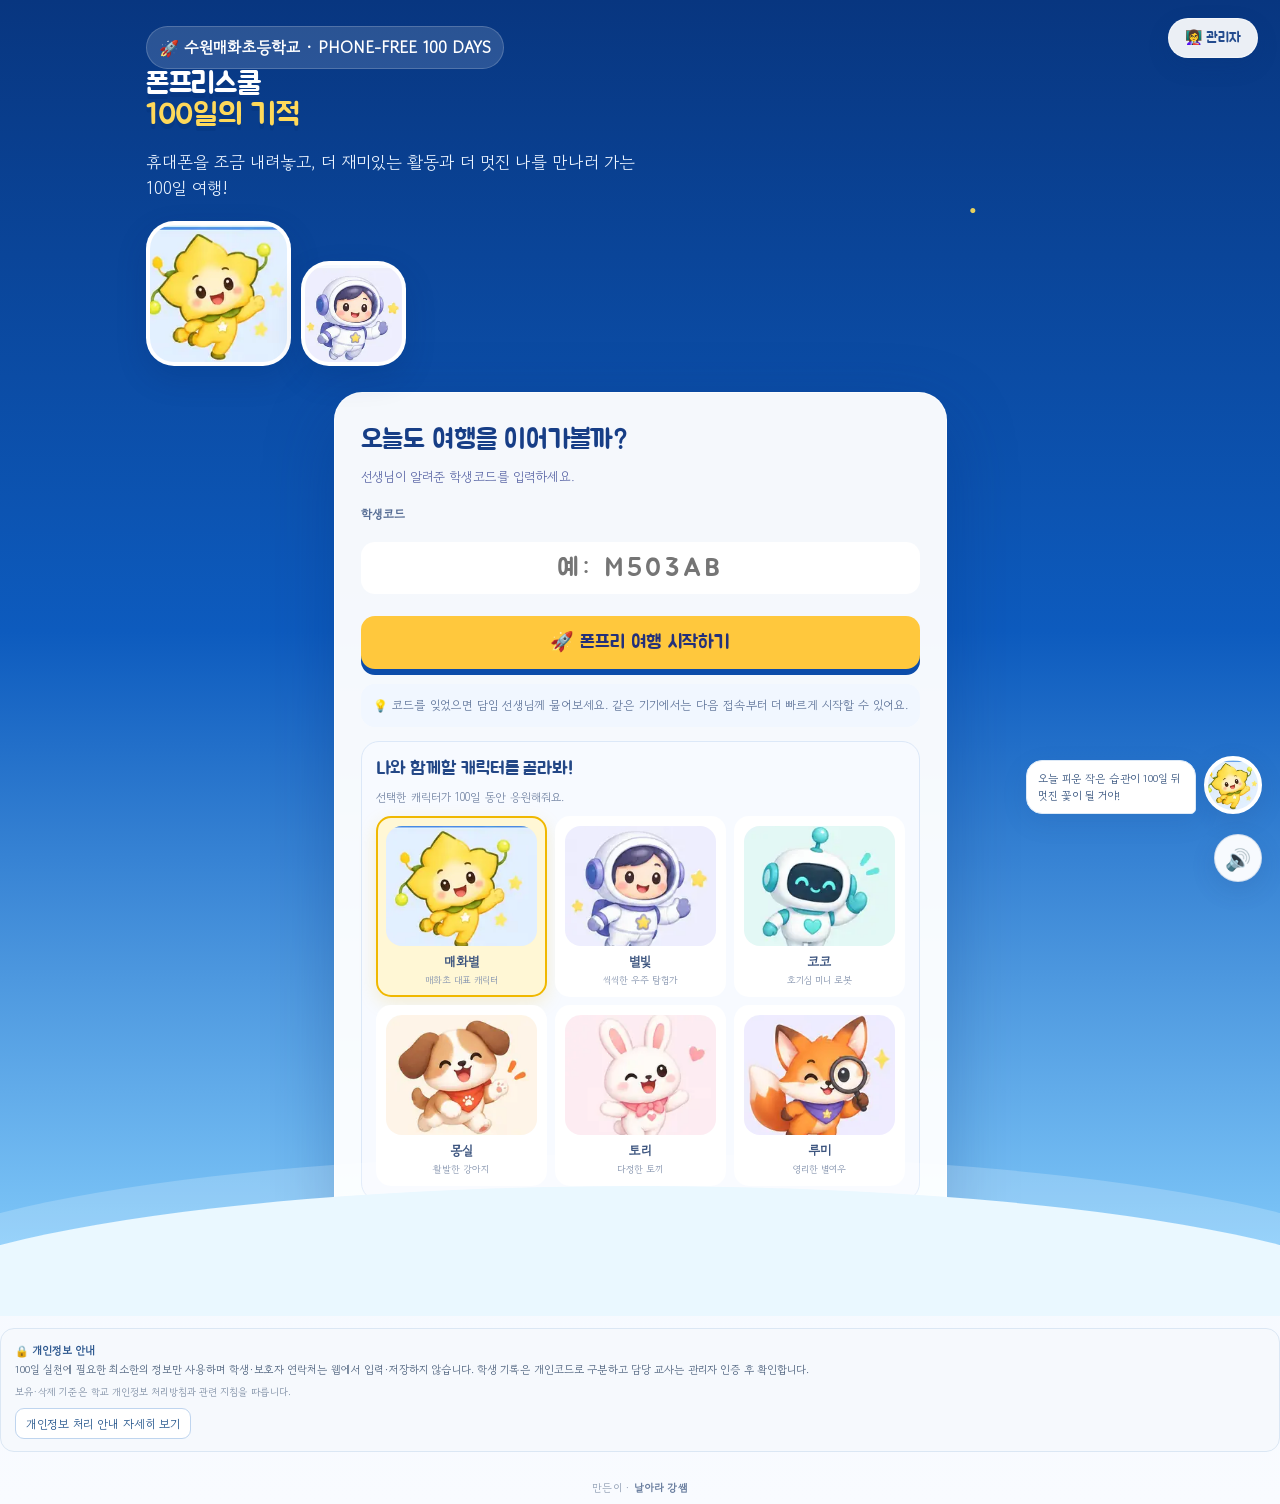
==== index.html @ c9ddf57b "Add files via upload" ====
<!DOCTYPE html>
<html lang="ko">
<head>
<!-- v8.1: 학습지원 소프트웨어 필수기준 체크리스트 대응 -->
<meta charset="UTF-8">
<meta name="viewport" content="width=device-width, initial-scale=1">
<title>폰프리 100일의 기적 · 5·6학년</title>
<meta name="description" content="수원매화초등학교 5·6학년 학생이 100일 동안 스마트폰 사용 습관을 돌아보고 독서·예술문화·스포츠·관계 성장 활동을 기록하는 폰프리 실천 웹앱입니다.">
<meta name="theme-color" content="#1B2358">
<meta name="robots" content="noindex,nofollow,noarchive">
<link rel="canonical" href="https://100-v80.vercel.app/">
<meta property="og:type" content="website">
<meta property="og:locale" content="ko_KR">
<meta property="og:title" content="폰프리스쿨 100일의 기적">
<meta property="og:description" content="폰 OFF, RAS ON! 오늘 기록과 내 활동을 차근차근 남기는 100일 폰프리 성장 프로젝트">
<meta property="og:url" content="https://100-v80.vercel.app/">
<link rel="preconnect" href="https://fonts.googleapis.com">
<link href="https://fonts.googleapis.com/css2?family=Jua&family=Gowun+Dodum&display=swap" rel="stylesheet">
<link rel="stylesheet" href="/styles.css">
</head>
<body>
<div id="login">
    <button type="button" class="admin-entry-top" id="adminEntryTop">👩‍🏫 관리자</button>

    <div class="login-shell">
      <div class="login-story">
        <div class="mini-brand">🚀 수원매화초등학교 · PHONE-FREE 100 DAYS</div>
        <h1>폰프리스쿨<br><em>100일의 기적</em></h1>
        <p>휴대폰을 조금 내려놓고, 더 재미있는 활동과 더 멋진 나를 만나러 가는 100일 여행!</p>
        <div class="login-characters">
          <div class="login-mascot-img"><img src="" data-char-image="maehwabyeol" alt="매화별"></div>
          <div class="login-mascot-img secondary"><img src="" data-char-image="byeolbit" alt="별빛"></div>
        </div>
      </div>
      </div>
      <div class="login-card">
        <h2>오늘도 여행을 이어가볼까?</h2>
        <div class="muted">선생님이 알려준 학생코드를 입력하세요.</div>
        <div class="login-code-label">학생코드</div>
        <input id="codeIn" maxlength="10" placeholder="예: M503AB" autocomplete="off">
        <button class="btn login-primary" id="loginBtn">🚀 폰프리 여행 시작하기</button>
        <div class="login-help">💡 코드를 잊었으면 담임 선생님께 물어보세요. 같은 기기에서는 다음 접속부터 더 빠르게 시작할 수 있어요.</div>
        <div class="character-panel">
          <h3>나와 함께할 캐릭터를 골라봐!</h3>
          <p>선택한 캐릭터가 100일 동안 응원해줘요.</p>
          <div class="character-grid maehwa-six">
            <button type="button" class="character-choice on" data-char-id="maehwabyeol" data-name="매화별" data-say="오늘 피운 작은 습관이 100일 뒤 멋진 꽃이 될 거야!">
              <div class="face"><img src="" data-char-image="maehwabyeol" alt="매화별"></div><b>매화별</b><small>매화초 대표 캐릭터</small>
            </button>
            <button type="button" class="character-choice" data-char-id="byeolbit" data-name="별빛" data-say="좋아! 오늘도 폰프리 우주로 출발!">
              <div class="face"><img src="" data-char-image="byeolbit" alt="별빛"></div><b>별빛</b><small>씩씩한 우주 탐험가</small>
            </button>
            <button type="button" class="character-choice" data-char-id="coco" data-name="코코" data-say="새로운 좋은 습관 데이터를 발견했어!">
              <div class="face"><img src="" data-char-image="coco" alt="코코"></div><b>코코</b><small>호기심 미니 로봇</small>
            </button>
            <button type="button" class="character-choice" data-char-id="mongsil" data-name="몽실" data-say="폰 대신 재미있는 걸 하러 가자! 멍!">
              <div class="face"><img src="" data-char-image="mongsil" alt="몽실"></div><b>몽실</b><small>활발한 강아지</small>
            </button>
            <button type="button" class="character-choice" data-char-id="tori" data-name="토리" data-say="천천히 해도 괜찮아. 오늘 한 걸음이면 충분해!">
              <div class="face"><img src="" data-char-image="tori" alt="토리"></div><b>토리</b><small>다정한 토끼</small>
            </button>
            <button type="button" class="character-choice" data-char-id="rumi" data-name="루미" data-say="오늘의 폰프리 미션을 멋지게 찾아볼까?">
              <div class="face"><img src="" data-char-image="rumi" alt="루미"></div><b>루미</b><small>영리한 별여우</small>
            </button>
          </div>
        </div>
        <div class="teacher-entry">
          <button class="tlink" id="tlink" type="button">선생님은 여기로 들어가요 →</button>
          <div id="tbox" class="hidden" style="margin-top:10px">
            <label for="tpw" style="display:block;font-size:12px;font-weight:700;color:#536987;margin-bottom:6px">선생님 비밀번호</label>
            <div class="teacher-pw-row">
              <input type="password" id="tpw" placeholder="설정한 비밀번호 입력" autocomplete="current-password">
              <button type="button" id="tpwToggle" class="pw-toggle" aria-label="비밀번호 보기">보기</button>
            </div>
            <div class="teacher-login-msg" id="teacherLoginMsg">스프레드시트의 <b>폰프리 → 선생님 비밀번호 설정</b>에서 먼저 비밀번호를 정해주세요.</div>
            <button class="btn second" id="tbtn" type="button" style="margin-top:9px;background:#fff">학급 현황 열기</button>
          </div>
        </div>
        <div class="err" id="loginErr"></div>
      </div>
    </div>
  </div>



<div class="admin-modal" id="adminModal">
  <div class="admin-modal-card">
    <h2>👩‍🏫 관리자 로그인</h2>
    <div class="muted">선생님 비밀번호를 입력하면 학급 전체 현황으로 이동합니다.</div>
    <label for="adminPw" style="font-size:12px;font-weight:700;color:#536987">선생님 비밀번호</label>
    <div class="teacher-pw-row" style="margin-top:6px">
      <input type="password" id="adminPw" placeholder="비밀번호 입력" autocomplete="current-password">
      <button type="button" id="adminPwToggle" class="pw-toggle">보기</button>
    </div>
    <div class="teacher-login-msg" id="adminLoginMsg">스프레드시트에서 설정한 선생님 비밀번호를 입력하세요.</div>
    <button class="btn" id="adminLoginBtn" type="button" style="margin-top:10px">학급 현황 열기</button>
    <button class="admin-modal-close" id="adminModalClose" type="button">닫기</button>
  </div>
</div>

<div id="teacher" class="hidden">
  <h1 style="font-size:24px;margin:8px 0 2px">👩‍🏫 학급 전체 현황</h1>
  <div class="muted" style="margin-bottom:8px">체크한 학생을 한 번에 인쇄할 수 있어요. 교육청 제출용 2-1·2-2·2-3과 학교장 추천서를 한 번에 준비할 수 있습니다.</div>

  <div class="teacher-summary">
    <div class="teacher-kpi"><b id="tkStudents">0</b><span>전체 학생</span></div>
    <div class="teacher-kpi"><b id="tkToday">0</b><span>기록 중 학생</span></div>
    <div class="teacher-kpi"><b id="tkDone">0</b><span>80일 이상 기록</span></div>
    <div class="teacher-kpi"><b id="tkActs">0</b><span>활동 기록 합계</span></div>
  </div>

  <div class="tools">
    <button class="btn" id="tPrintSheet">선택 학생 실천기록지(2-1) 인쇄</button>
    <button class="btn" id="tPrintPf">선택 학생 포트폴리오(2-2) 인쇄</button>
    <button class="btn second" id="tPrintBoth">2-1 + 2-2 인쇄</button>
    <button class="btn second" id="tPrintGrowth">선택 학생 2-3 인쇄</button>
    <button class="btn second" id="tPrintRec">학교장 추천서 인쇄</button>
    <button class="btn second" id="tPrintFull">제출서류 전체 인쇄</button>
    <button class="btn second" id="tRefresh">새로고침</button>
    <button class="btn second" id="tLogout">나가기</button>
  </div>

  <div class="teacher-table-wrap">
    <table>
      <thead>
        <tr>
          <th><input type="checkbox" id="tAll" checked></th>
          <th>반</th><th>이름</th><th>코드</th><th>기록일</th>
          <th>★</th><th>△</th><th>↺</th><th>누적사용</th><th>마지막</th><th>개별 인쇄</th>
        </tr>
      </thead>
      <tbody id="tBody"></tbody>
    </table>
  </div>
</div>


<!-- v7.9 중간 성장 기록일 팝업 -->
<div class="growth-day-overlay" id="growthDayOverlay" role="dialog" aria-modal="true" aria-labelledby="growthDayTitle">
  <div class="growth-day-modal">
    <div class="growth-day-icon" id="growthDayIcon">🌱</div>
    <h2 id="growthDayTitle">오늘은 <span class="bigday" id="growthDayNum">30일</span> 중간 성장 기록하는 날!</h2>
    <p id="growthDayCopy">지금까지 달라진 점을 한두 문장으로 남겨두면 마지막 성장 수기를 쓸 때 큰 도움이 돼요.</p>
    <div class="growth-route">📍 기록 위치 · 상단 <b>「제출 준비」</b> → 맨 위 <b>「중간 성장 기록」</b> → 오늘 날짜 칸</div>
    <div class="growth-day-actions">
      <button type="button" class="growth-day-later" id="growthDayLater">잠시 후 할게요</button>
      <button type="button" class="growth-day-go" id="growthDayGo">✍️ 지금 중간 성장 기록하기</button>
    </div>
  </div>
</div>

<div class="app hidden">

  <div class="top">
    <div class="brand-wrap">
      <div class="brand-rocket">🚀</div>
      <div>
        <h1>폰프리스쿨 <span class="brand100">100일의 기적</span></h1>
        <div class="sub">지금, 더 멋진 나를 만나는 시간! · <span id="who">이름을 먼저 적어줘</span></div>
      </div>
    </div>
    <div class="desktop-nav">
      <button class="on" data-p="home">🏠 홈</button>
      <button data-p="home" data-scroll="recordFocus">① 오늘 기록 <span class="nav-check" id="navRecordCheck"></span></button>
      <button data-p="play">⭐ 폰 대신 뭐하지?</button>
      <button data-p="pf">② 내 활동 <span class="nav-check" id="navActCheck"></span></button>
      <button data-p="print">📄 제출 준비</button>
      <button data-p="parent">💌 메시지</button>
    </div>
    <div class="profile-pill">
      <div class="profile-avatar">👧🏻</div>
      <div class="profile-copy"><b id="profileName">학생</b><span id="profileClass">5·6학년</span></div>
      <button type="button" class="student-logout" id="studentLogout" title="이 기기에서 로그아웃">로그아웃</button>
    </div>
    <div class="dday"><b id="ddayNum">–</b><span id="ddayLabel">일째</span></div>
  </div>

  <div class="daily-mission-bar" id="dailyMissionBar">
    <div class="daily-mission-title"><b>🎯 오늘의 필수 기록 · 딱 2단계!</b><span>① 오늘 기록 → ② 내 활동 → 끝</span></div>
    <div class="daily-mission-steps">
      <button class="daily-step" id="stepRecord"><strong>① 오늘 기록</strong><small id="stepRecordText">먼저 작성해요</small></button>
      <div class="daily-arrow">→</div>
      <button class="daily-step" id="stepActivity"><strong>② 내 활동</strong><small id="stepActivityText">그다음 작성해요</small></button>
      <div class="daily-arrow">→</div>
      <div class="daily-finish" id="stepFinish">오늘 기록 완료!</div>
    </div>
  </div>


  <!-- ===== 기록 탭 ===== -->
  <section class="page on" id="p-home">
    <div class="school-mode-banner" id="schoolModeBanner">
      <b>📵 실천은 스마트폰 밖에서, 기록은 학교에서 1~2분!</b><br>
      어제 집에서 실천한 내용을 짧게 기록하고, 오늘 할 R·A·S·관계 활동 하나를 정한 뒤 화면을 닫아요.
    </div>
    <div class="space-hero">
      <div class="space-stars"></div>
      <div class="speech left">할 수 있어!</div>
      <div class="speech right">지금도 충분히 멋져!</div>
      <div class="hero-astronaut">👩🏻‍🚀</div>
      <div class="hero-pet">🐶</div>
      <div class="hero-center">
        <div class="hero-avatar-badge"><span class="av" id="heroChar"><img src="" data-char-image="maehwabyeol" alt="매화별"></span><span><b id="heroCharName">매화별</b>이 함께 응원 중!</span></div>
        <div class="hero-greeting"><span id="heroName">친구야</span>,<br>오늘도 <em>멋진 하루</em>를 만들어볼까?</div>
        <div class="hero-caption">작은 실천이 모여 100일의 기적이 됩니다!</div>
        <div class="hero-daybox">
          <div><div class="day-label">📅 오늘은</div><div class="day-number">DAY <span id="journeyDay">1</span></div></div>
          <button class="hero-cta" id="goToday">⭐ 학교에서 기록하기 ›</button>
        </div>
      </div>
      <span id="journeyStars" style="display:none">0</span><span id="jmStreak" style="display:none">0</span><span id="jmActs" style="display:none">0</span>
      <span id="jmRecorded" style="display:none">0</span><span id="journeyCopy" style="display:none"></span><span id="journeyFill" style="display:none"></span>
      <span id="journeyRemain" style="display:none"></span>
    </div>

    <div class="journey-strip">
      <div class="journey-title">나의 100일 여정</div>
      <div class="planet-road">
        <div class="planet-points">
          <div class="planet" id="rp10"><div class="planet-orb">🌱</div><b>10일</b><span>새로운 시작</span></div>
          <div class="planet" id="rp30"><div class="planet-orb">🌿</div><b>30일</b><span>습관이 되는 나</span></div>
          <div class="planet" id="rp50"><div class="planet-orb">🌳</div><b>50일</b><span>더 단단한 나</span></div>
          <div class="planet" id="rp70"><div class="planet-orb">🪐</div><b>70일</b><span>빛나는 나</span></div>
          <div class="planet" id="rp100"><div class="planet-orb">🌍</div><b>100일</b><span>나의 새로운 세상</span></div>
        </div>
      </div>
      <div id="roadFill" style="display:none"></div>
    </div>

    <div class="badge-strip" id="badgeStrip">
      <div class="badge-card" data-badge="10"><div class="badge-medal">🌱</div><b>첫걸음 배지</b><span>10일 달성</span></div>
      <div class="badge-card" data-badge="30"><div class="badge-medal">🌿</div><b>습관 배지</b><span>30일 달성</span></div>
      <div class="badge-card" data-badge="50"><div class="badge-medal">🌳</div><b>반환점 배지</b><span>50일 달성</span></div>
      <div class="badge-card" data-badge="70"><div class="badge-medal">🏆</div><b>도전자 배지</b><span>70일 달성</span></div>
      <div class="badge-card" data-badge="100"><div class="badge-medal">✨</div><b>100일 완주</b><span>100일 달성</span></div>
    </div>

    <div class="character-growth-card" id="characterGrowthCard">
      <div class="cg-avatar-wrap">
        <div class="cg-avatar" id="cgAvatar"></div>
        <div class="cg-accessory" id="cgAccessory">🌱</div>
      </div>
      <div class="cg-main">
        <div class="cg-title"><b id="cgName">매화별</b>도 함께 성장 중!</div>
        <div class="cg-level"><span id="cgLevel">LV.1</span><span id="cgStage">첫걸음</span></div>
        <div class="cg-bar"><i id="cgBar"></i></div>
        <div class="cg-copy" id="cgCopy">오늘 기록을 남기면 캐릭터도 함께 자라요.</div>
<div class="balance-mini" id="balanceMini">
<span data-balance="R">📚 R <b>0</b></span><span data-balance="A">🎨 A <b>0</b></span>
<span data-balance="S">⚽ S <b>0</b></span><span data-balance="F">🤝 관계 <b>0</b></span>
</div><div class="balance-msg" id="balanceMsg">네 가지 활동을 골고루 해보자!</div>
      </div>
      <div class="cg-next"><small>다음 성장까지</small><b id="cgNext">10일</b></div>
    </div>

    <div class="home-dashboard">
      <div class="dash-card">
        <h2>나의 오늘 현황</h2>
        <div class="quick-stat"><span><span class="ico">⭐</span> 모은 별</span><b id="dashStars">0개</b></div>
        <div class="quick-stat"><span><span class="ico">📅</span> 기록한 날</span><b id="dashDays">0일</b></div>
        <div class="quick-stat"><span><span class="ico">🔥</span> 연속 기록</span><b id="dashStreak">0일</b></div>
        <div class="quick-stat"><span><span class="ico">🌱</span> 대체 활동</span><b id="dashActs">0개</b></div>
        <div class="quote-box">“오늘의 작은 선택이<br>내일의 멋진 나를 만든다.”</div>
      </div>

      <div class="dash-card mission-panel" id="recordFocus">
        <div class="compact-record-label"><b>💻 어제 기록하기</b><span>사용시간 → 결과 → 한 줄 기록 → 저장</span></div>
        <div class="mission-title">🌱 어제 실천 3단계 기록</div>
        <div class="mission-grid">
          <div class="mission-box">
            <div class="mission-num">1</div><div class="memoji">🕒</div>
            <b>어제 몇 분<br>사용했나요?</b>
            <button id="missionTime">입력하기 ›</button>
          </div>
          <div class="mission-box">
            <div class="mission-num">2</div><div class="memoji">⭐</div>
            <b>어제의 도전<br>어땠나요?</b>
            <button id="missionResult">선택하기 ›</button>
          </div>
          <div class="mission-box">
            <div class="mission-num">3</div><div class="memoji">✏️</div>
            <b>어제 폰 대신<br>무엇을 했나요?</b>
            <button id="missionNote">기록하기 ›</button>
          </div>
        </div>

        <div class="card" style="margin:12px 0 0;box-shadow:none;background:rgba(255,255,255,.72)" id="recordEditor">
          <div class="day-title"><h2 id="dayTitle">학교에서 기록하기</h2><small id="dayDate"></small></div>
          <div class="time-row">
            <input type="number" id="h" min="0" max="24" placeholder="0"><span>시간</span>
            <input type="number" id="m" min="0" max="59" placeholder="0"><span>분</span>
          </div>
          <div class="choices">
            <button class="choice star" data-v="star"><b>★</b><span>해냈어!</span></button>
            <button class="choice part" data-v="part"><b>△</b><span>노력했어</span></button>
            <button class="choice retry" data-v="retry"><b>↺</b><span>다시 도전</span></button>
          </div>
          <div class="prompt">
            <div class="prompt-mode" id="promptMode">💬 오늘의 한 줄 질문</div>
            <div id="promptBox"></div>
            <div class="prompt-tip">정답은 없어. 오늘 있었던 일을 솔직하게 한두 문장만 적어도 충분해!</div>
          </div>
          <textarea id="note" placeholder="한 줄만 써도 돼. 100일 뒤 나의 성장 기록이 돼!"></textarea>
          <div style="height:8px"></div>
          <button class="btn finish-today" id="save">① 오늘 기록 저장하기</button><div class="next-step-callout" id="recordNextCallout">✓ ① 오늘 기록 완료! 이제 <button type="button" id="goActivityNow">② 내 활동 기록하기 →</button></div>
        </div>
      </div>

      <div class="dash-card growth-mini">
        <h2>30일 성장기록</h2>
        <div class="growth-tabs"><button class="growth-tab on">30일</button><button class="growth-tab">50일</button><button class="growth-tab">70일</button><button class="growth-tab">100일</button></div>
        <div class="growth-question"><div class="sprout">🌱</div><b>지금까지 가장<br>달라진 점은 무엇인가요?</b><button id="growthQuick">지금 작성하기 ›</button></div>
      </div>
    </div>

    <button type="button" class="home-compact-toggle" id="homeMoreToggle" aria-expanded="false">
      <span id="homeMoreLabel">나의 100일 · 성장 자세히 보기</span><span class="arr">⌄</span>
    </button>

    <div class="feature-row">
      <div class="feature-card purple"><div class="fi">🎲</div><h3>폰 대신 뭐하지?</h3><p>다양한 활동 아이디어로 더 재미있는 하루!</p><button data-go-page="play">🎲 하나 골라줘!</button></div>
      <div class="feature-card green"><div class="fi">📚</div><h3>내 활동 컬렉션</h3><p>내가 해본 멋진 활동들을 모아봐요!</p><button data-go-page="pf">활동 보기 ›</button></div>
      <div class="feature-card orange"><div class="fi">📄</div><h3>제출 준비하기</h3><p>교육청 제출 서류를 미리 확인하고 준비해요!</p><button data-go-page="print">제출 서류 보기 ›</button></div>
      <div class="feature-card blue"><div class="fi">👨‍👩‍👧</div><h3>부모님과 함께</h3><p>우리 가족의 응원 한마디!</p><button data-go-page="parent">부모님 글 보기 ›</button></div>
      <div class="feature-card pink"><div class="fi">💌</div><h3>나의 메시지</h3><p>선생님이 보내는 응원 메시지!</p><button data-go-page="parent">메시지 보기 ›</button></div>
    </div>

    <div class="card night" style="margin-top:16px">
      <div class="sky-head"><h2>나의 별 하늘</h2><span class="muted" id="starCount">별 0개</span></div>
      <div class="grid" id="grid"></div>
      <div class="stages" id="stages"></div>
      <div class="legend"><span><i style="background:var(--star)"></i>★ 성공</span><span><i style="background:var(--mint)"></i>△ 조금 성공</span><span><i style="background:var(--peach)"></i>↺ 다시 시작</span></div>
    </div>

    <div class="card">
      <div class="stats">
        <div class="stat"><b id="stStar">0</b><span>성공한 날</span></div>
        <div class="stat"><b id="stStreak">0</b><span>연속 기록</span></div>
        <div class="stat"><b id="stTotal">0h</b><span>100일 폰 사용</span></div>
      </div>
    </div>
  </section>

  <!-- ===== 놀거리 탭 ===== -->
  <section class="page" id="p-play">
    <div class="card">
      <h2>폰 대신 뭐 하지?</h2>
      <div class="chips" id="chips">
        <button class="chip on" data-c="all">전부</button>
        <button class="chip" data-c="R">독서</button>
        <button class="chip" data-c="A">예술</button>
        <button class="chip" data-c="S">운동</button>
        <button class="chip" data-c="M">음악</button>
        <button class="chip" data-c="F">가족·친구</button>
      </div>
      <div class="character-recommend" id="characterRecommend">
        <div class="cr-avatar" id="crAvatar"></div>
        <div><b id="crTitle">매화별 추천</b><span id="crCopy">오늘 너에게 어울리는 활동을 골라줄게!</span></div>
      </div>
      <div class="roulette-out" id="rout">버튼을 눌러봐</div>
      <button class="btn second" id="spin">돌려보기</button>
      <p class="muted" style="margin:10px 0 0">여기는 아이디어만 주는 곳이야. 진짜로 하고 나서, 포트폴리오 탭에 네 말로 적으면 돼.</p>
    </div>

    <div class="card">
      <h2>폰이 너무 하고 싶을 때</h2>
      <details><summary>학원 끝나고 집에 올 때</summary><p>폰은 가방 안쪽 주머니에. 오늘 학원에서 제일 웃겼던 일 하나를 집에 가서 말해주기로 정해봐. 걷는 동안 생각하면 심심하지 않아.</p></details>
      <details><summary>저녁 먹고 쇼츠 보고 싶을 때</summary><p>딱 하나만 정해서 해. 줄넘기 100개, 그림 한 장, 책 10쪽. 그걸 끝내면 오늘은 성공이야. 쇼츠는 "하나만"이 안 되니까 시작을 안 하는 게 더 쉬워.</p></details>
      <details><summary>자기 전에 침대에서</summary><p>폰은 내 방 밖에서 충전. 처음 3일이 제일 힘들고 그다음엔 잠이 빨리 와. 잠이 안 오면 책을 조금 읽어.</p></details>
      <details><summary>단톡방 알림이 계속 올 때</summary><p>알림을 끄고 "저녁 8시에 한 번만 확인"처럼 시간을 정해. 친구들한테 "나 폰프리 하는 중이야"라고 미리 말해두면 편해.</p></details>
      <details><summary>친구가 게임 같이 하자고 할 때</summary><p>"주말에 한 판만" 이렇게 날짜를 정해서 약속해. 안 되는 날은 "오늘은 안 돼, 대신 내일 축구할래?"라고 다른 걸 제안해봐.</p></details>
      <details><summary>이미 실패했을 때</summary><p>괜찮아. ↺를 누르고 왜 그랬는지 한 줄만 써. 다시 시작한 기록이 있어야 "회복 과정"이 보여서 오히려 점수가 돼.</p></details>
    </div>
  </section>

  <!-- ===== 포트폴리오 탭 ===== -->
  <section class="page" id="p-pf"><div class="pf-required-head"><b>② 내 활동 기록하기</b><span>① 오늘 기록을 저장한 다음, 오늘 폰 대신 한 활동을 하나 기록하면 오늘의 필수 기록이 끝나요.</span></div><div class="card collection-card"><h2>🎒 내가 모은 폰 대신 활동</h2><div class="muted">활동을 모으면 제출 포트폴리오로 자동 정리돼요.</div>
<div class="collection-grid"><div class="collection"><div class="emoji">📚</div><b id="colR">0개</b><span>R · 독서</span></div><div class="collection"><div class="emoji">🎨</div><b id="colA">0개</b><span>A · 예술문화</span></div><div class="collection"><div class="emoji">⚽</div><b id="colS">0개</b><span>S · 스포츠</span></div><div class="collection"><div class="emoji">❤️</div><b id="colF">0개</b><span>관계성장</span></div></div></div>
    <div class="card plan-card">
      <button type="button" class="plan-toggle" id="planToggle">수정하기 ▾</button>
      <h2>실천 계획</h2>
      <p class="muted" style="margin:0 0 6px">서식2-2의 앞부분이야. 100일 시작할 때 한 번 쓰고, 바뀌면 고쳐도 돼. (바꾸면 자동 저장)</p>
      <div class="field"><label>100일 동안 바꾸고 싶은 폰 습관 (3가지)</label>
        <input id="pfH1" placeholder="① 예) 자기 전에 침대에서 쇼츠 보기">
        <input id="pfH2" placeholder="②" style="margin-top:6px">
        <input id="pfH3" placeholder="③" style="margin-top:6px"></div>
      <div class="field"><label>나의 목표 (3가지, 구체적으로)</label>
        <input id="pfG1" placeholder="① 예) 학교 있는 동안 폰 안 쓰기">
        <input id="pfG2" placeholder="② 예) 밥 먹을 때 폰 내려놓기" style="margin-top:6px">
        <input id="pfG3" placeholder="③ 예) 자기 1시간 전에 폰 끄기" style="margin-top:6px"></div>
      <div class="prompt">나의 다짐: 나는 2026. 9. 7.~12. 15. 100일 동안 내가 정한 폰프리 규칙을 자발적으로 실천하고, 성공한 날뿐 아니라 어려웠던 날과 다시 시작한 과정도 솔직하게 기록하겠습니다. <span class="muted">(서식에 인쇄돼)</span></div>
      <div style="height:10px"></div>
      <button class="btn second" id="savePf">실천 계획 저장</button>
    </div>

    <div class="card activity-entry-card" id="activityEntry">
      <h2>② 오늘 폰 대신 한 활동 기록</h2>
      <p class="muted" style="margin:0 0 6px">한 일이 생길 때마다 한 개씩 저장해. 100일 뒤에 여기 모인 걸로 포트폴리오를 정리해.</p>
      <div class="chips" id="actCats">
        <button class="chip on" data-c="R">R 독서</button><button class="chip" data-c="A">A 예술</button><button class="chip" data-c="S">S 운동</button><button class="chip" data-c="M">M 음악</button><button class="chip" data-c="F">관계·성장</button>
      </div>
      <div class="row2" style="margin-top:8px">
        <div class="field"><label>언제</label><input type="date" id="actDate" min="2026-09-07" max="2026-12-15"></div>
        <div class="field"><label>얼마나 (선택)</label><input id="actHow" placeholder="30분, 20쪽, 100개"></div>
      </div>
      <div class="field"><label>무엇을 했어?</label><input id="actWhat" placeholder="예) 『○○』 3장까지 읽음"></div>
      <div class="field"><label>느낀 점·생각한 점</label><textarea id="actFeel" style="min-height:52px" placeholder="예) 주인공이 포기 안 하는 게 멋졌다"></textarea>
      <div class="muted" style="margin-top:4px">진짜로 한 일만, 네가 느낀 걸 네 말로 적어. 이게 포트폴리오에서 제일 중요해.</div></div>
      <button class="btn" id="actAdd">② 내 활동 저장하고 오늘 기록 끝내기</button>
      <div class="next-step-callout" id="activityDoneCallout">🎉 오늘의 필수 기록을 모두 마쳤어요. 이제 화면을 닫고 폰프리 시간을 보내요!</div>
    </div>

    <div class="card activity-history-card">
      <div class="day-title"><h2>모아둔 활동</h2><small id="actSummary"></small></div>
      <div class="chips" id="actFilter" style="margin:6px 0">
        <button class="chip on" data-c="all">전부</button><button class="chip" data-c="R">R</button><button class="chip" data-c="A">A</button><button class="chip" data-c="S">S</button><button class="chip" data-c="M">M</button><button class="chip" data-c="F">관계</button>
      </div>
      <div id="actHint" class="prompt"></div>
      <div id="actList"></div>
      <p class="muted" style="margin:10px 0 0">체크가 켜진 활동만 포트폴리오(서식2-2)에 인쇄돼. 100일 뒤 제일 의미 있었던 것만 남기고 정리하면 돼.</p>
    </div>
  </section>

  <!-- ===== 부모님 탭 ===== -->
  <section class="page" id="p-parent">
    <div class="card parent-guide-card">
      <div class="parent-guide-top">
        <div>
          <h2>👨‍👩‍👧 부모님과 함께 보는 곳</h2>
          <p class="muted" style="margin:0">이번 주 기록을 함께 보고, 부모님이 짧게 한마디 남겨주세요.</p>
        </div>
        <div class="parent-badge">주 1회</div>
      </div>
      <div class="prompt parent-tip">💌 잘한 점 하나, 달라진 점 하나면 충분해요. 예) “밥 먹을 때 폰을 안 보니 이야기가 늘었어요.”</div>
      <div class="muted" style="font-size:11.5px;margin-top:8px">남긴 글은 100일 뒤 서식2-2의 ‘학부모 의견’ 작성에 활용할 수 있어요.</div>
    </div>
    <div class="card parent-weeks-card" id="weeks"></div>
  </section>

  <!-- ===== 인쇄·설정 탭 ===== -->
  <section class="page" id="p-print"><div class="card milestone-card"><h2>🌱 중간 성장 기록</h2><div class="muted">30·50·70·100일에 한두 문장씩 남겨두면 마지막 수기가 훨씬 쉬워져요.</div>
<div class="field"><label>30일 · 처음 달라진 점</label><textarea id="ms30"></textarea></div>
<div class="field"><label>50일 · 가장 힘들었던 순간</label><textarea id="ms50"></textarea></div>
<div class="field"><label>70일 · 폰 대신 발견한 것</label><textarea id="ms70"></textarea></div>
<div class="field"><label>100일 · 내가 성장한 점</label><textarea id="ms100"></textarea></div>
<button class="btn second" id="saveMilestones">중간 성장 기록 저장</button></div>
    <div class="card">
      <h2>내 정보</h2>
      <div class="field"><label>이름</label><input id="fName"></div>
      <div class="row2">
        <div class="field"><label>학교</label><input id="fSchool" placeholder="○○초등학교"></div>
        <div class="field"><label>학년/반</label><input id="fClass" placeholder="5-3"></div>
      </div>
      <div class="field"><label>지역 (교육지원청)</label><input id="fRegion" placeholder="수원"></div>
      <div class="privacy-inline">🔒 학생·보호자 연락처는 웹에서 입력·저장하지 않습니다. 공식 서식에 필요하면 출력 후 직접 작성해 주세요.</div>
      <div class="field"><label>나의 목표</label>
        <div class="goal">나는 하루 <input type="number" id="fGoal" min="0" max="24" step="0.5"> 시간 이상 폰을 안 쓰겠습니다.</div></div>
      <button class="btn second" id="saveInfo">정보 저장</button>
    </div>

    <div class="card">
      <h2>인쇄하기</h2>
      <p class="muted" style="margin:0 0 10px">여기서 기록한 게 그대로 서식2-1(실천기록지) 모양으로 나와요. 인쇄한 뒤 담임 선생님과 보호자 사인을 받으면 돼요. 기록은 학교 시트에 저장되니 선생님이 대신 인쇄해 줄 수도 있어요.</p>
      <button class="btn" id="printSheet">실천기록지(서식2-1) 인쇄</button>
      <div style="height:8px"></div>
      <button class="btn" id="printPf">포트폴리오(서식2-2) 인쇄</button>
      <div style="height:8px"></div>
      <button class="btn second" id="printNotes">한 줄 일기 모음 인쇄 (수기 쓸 때 참고)</button>
      <p class="muted" style="margin:10px 0 0">인쇄 창에서 <b>용지 A4 · 배율 100% · 머리글/바닥글 끄기 · 배경 그래픽 켜기</b>로 맞춰주세요. 폰에서 인쇄가 안 되면 컴퓨터로 같은 코드로 들어와서 인쇄하면 돼요.</p>
    </div>

    <div class="card">
      <h2>교육청 제출 준비 · [2-3] 변화·성장 수기</h2>
      <div class="warn">이 부분은 <b>학생 본인의 실제 경험으로 직접 작성</b>해야 해요. 앱은 지금까지 저장한 기록을 떠올리는 데 도움만 줍니다. AI가 대신 쓴 문장을 그대로 제출하면 안 됩니다.</div>
      <div class="submit-guide">
        <div class="submit-step"><b>2-1</b><span>100일 실천기록지 · 사용시간과 ★/△/↺ 기록</span></div>
        <div class="submit-step"><b>2-2</b><span>실천 계획 + R/A/S/관계성장 포트폴리오</span></div>
        <div class="submit-step"><b>2-3</b><span>나의 실천 수기 · 변화 · 성장 · 항저우 탐방 계획</span></div>
      </div>
      <div class="growth-grid">
        <div class="growth-box"><label>나의 실천 수기</label><p>100일 동안 스마트폰을 가장 사용하고 싶었던 순간은 언제였나요? 그때 어떻게 대응했고, 실패했더라도 어떻게 다시 시작했는지 구체적으로 적어주세요.</p><textarea id="grStory" placeholder="내가 직접 겪은 일을 내 말로 적어주세요."></textarea></div>
        <div class="growth-box"><label>나의 변화</label><p>학습, 친구·가족 관계, 취미, 수면·생활 리듬 등에서 실제로 달라진 점을 전·후 사례 중심으로 적어주세요.</p><textarea id="grChange" placeholder="100일 전과 지금을 비교해 적어보세요."></textarea></div>
        <div class="growth-box growth-connected"><label>나의 성장</label><p>R·A·S·관계 활동 가운데 가장 의미 있었던 활동과 그 이유, 새롭게 알게 된 나의 모습을 <b>내 말로</b> 적어주세요.</p>
          <div class="growth-evidence" id="growthEvidence">
            <div class="ge-head"><b>📊 내 기록에서 자동으로 가져온 성장 근거</b><span>글은 대신 써주지 않아요</span></div>
            <div class="ge-stats" id="growthEvidenceStats"></div>
            <div class="ge-balance" id="growthEvidenceBalance"></div>
            <div class="ge-acts" id="growthEvidenceActs"></div>
            <div class="ge-prompt" id="growthEvidencePrompt"></div>
          </div>
          <textarea id="grGrowth" placeholder="위의 실제 기록을 참고해서, 가장 의미 있었던 활동과 내가 새롭게 알게 된 점을 내 말로 적어보세요."></textarea></div>
        <div class="growth-box"><label>탐방 계획</label><p>항저우에서 무엇을 보고·묻고·배우고 싶은지, 탐방 후 학교·학급·가족·지역사회에 어떻게 공유하고 실천을 이어갈지 적어주세요.</p><textarea id="grTrip" placeholder="보고 싶은 것 / 묻고 싶은 것 / 배운 뒤 공유할 방법"></textarea></div>
      </div>
      <div style="height:10px"></div>
      <button class="btn second" id="saveGrowth">2-3 초안 저장</button>
      <div style="height:8px"></div>
      <button class="btn" id="printGrowth">[2-3] 변화·성장 수기 인쇄</button>
      <div style="height:8px"></div>
      <button class="btn second" id="printAllSubmit">2-1 + 2-2 + 2-3 한 번에 인쇄</button>
    </div>

    <div class="card">
      <h2>기억해</h2>
      <p style="margin:0">12월 15일까지 실천하고, 12월 21일까지 학교에 내야 해. 수기는 꼭 네가 직접 쓴 이야기여야 해. AI가 대신 쓴 글은 심사에서 빠져.</p>
      <div style="height:12px"></div>
      <button class="btn small second" id="reset" style="color:#B23A3A;border-color:#B23A3A">실천 기록 초기화</button>
      <button class="btn small second" id="deviceReset" style="margin-top:8px">이 기기 앱 정보 초기화</button>
      <p class="muted" style="margin:8px 0 0">기기 초기화는 이 브라우저에 남은 캐릭터·효과음 설정만 지우며, 학교에 저장된 실천 기록은 삭제하지 않습니다.</p>
    </div>
  </section>

</div>

<nav class="tabs hidden">
  <button class="on" data-p="home"><b>★</b>기록</button>
  <button data-p="play"><b>◎</b>폰 대신</button>
  <button data-p="pf"><b>✎</b>내 활동</button>
  <button data-p="parent"><b>♥</b>부모님</button>
  <button data-p="print"><b>⎙</b>제출 준비</button>
</nav>

<!-- ===== 인쇄 전용 영역 ===== -->
<div id="print"></div>

<div class="savebar" id="savebar" aria-live="polite"></div>

<script src="/app.js" defer></script>

  
  <div class="companion-dock" id="companionDock">
    <div class="companion-bubble" id="companionBubble">오늘도 한 걸음이면 충분해!</div>
    <div class="companion-char maehwa" id="companionChar"><img src="" data-char-image="maehwabyeol" alt="매화별"></div>
  </div>

  <div class="badge-toast" id="badgeToast">
    <div class="badge-pop">
      <div class="big" id="badgeToastIcon">🌱</div>
      <h2 id="badgeToastTitle">새 배지 획득!</h2>
      <p id="badgeToastText">첫걸음 배지를 얻었어!</p>
      <button class="btn" id="badgeToastClose">좋아! 계속 가자 🚀</button>
    </div>
  </div>
  <div class="confetti" id="confetti"></div>

  <div class="finish-overlay" id="finishOverlay">
    <div class="finish-modal">
      <div class="finish-icon">🏆</div>
      <h2>100일 완주!</h2>
      <p><b id="finishName">친구야</b>, 100일 동안 정말 멋지게 달려왔어.<br>휴대폰을 내려놓은 시간만큼 새로운 경험을 많이 만났어!</p>
      <div class="finish-summary">
        <div><b id="finishStars">0</b><span>성공한 날</span></div>
        <div><b id="finishActs">0</b><span>폰 대신 활동</span></div>
        <div><b id="finishDays">100</b><span>기록한 날</span></div>
      </div>
      <button class="btn" id="finishToPrint">📄 나의 100일 결과 보기</button>
      <button class="btn finish-close" id="finishClose">다시 홈으로</button>
    </div>
  </div>




<div class="privacy-note" id="privacyNotice">
  <strong>🔒 개인정보 안내</strong><br>
  100일 실천에 필요한 최소한의 정보만 사용하며 학생·보호자 연락처는 웹에서 입력·저장하지 않습니다.
  학생 기록은 개인코드로 구분하고 담당 교사는 관리자 인증 후 확인합니다.
  <div class="privacy-mini">보유·삭제 기준은 학교 개인정보 처리방침과 관련 지침을 따릅니다.</div>
  <button type="button" class="privacy-open" id="privacyOpen">개인정보 처리 안내 자세히 보기</button>
</div>

<div class="privacy-overlay" id="privacyOverlay" role="dialog" aria-modal="true" aria-labelledby="privacyTitle">
  <div class="privacy-modal">
    <h2 id="privacyTitle">🔒 폰프리스쿨 개인정보 처리 안내</h2>
    <p><strong>수원매화초등학교 「폰프리스쿨 100일의 기적」</strong>은 학생의 폰프리 실천·성장 교육활동을 위해 필요한 최소한의 개인정보만 처리합니다.</p>
    <h3>1. 개인정보의 처리 목적</h3>
    <p>학생의 100일 폰프리 실천 기록, 독서(R)·예술문화(A)·스포츠(S)·관계 활동 기록, 성장 성찰 및 포트폴리오 작성, 교사의 학급 운영·확인, 공식 제출자료 준비를 위해 처리합니다. 이 목적 이외의 용도로 이용하지 않습니다.</p>
    <h3>2. 처리하는 개인정보 항목</h3>
    <ul><li>기본정보: 이름, 학교, 학년·반, 지역(교육지원청), 학생 개인코드</li><li>실천기록: 날짜, 스마트폰 사용시간, ★/△/↺ 결과, 학생 성찰</li><li>활동·성장기록: R·A·S·관계 활동, 느낀 점, 30·50·70·100일 성장 기록, 변화·성장 수기</li><li>가정 연계: 보호자 주간 의견</li></ul>
    <p><strong>수집하지 않는 정보:</strong> 주민등록번호, 주소, 학생 사진, 정밀 위치정보, 학생·보호자 전화번호. 공식 서식에 연락처가 필요한 경우 웹에 저장하지 않고 출력 후 별도로 작성합니다.</p>
    <h3>3. 보유기간 및 파기</h3>
    <p>교육활동 운영에 필요한 기간 동안만 보유하며, <strong>학교가 정한 보유기간이 끝나거나 처리 목적이 달성되면 지체 없이 삭제</strong>합니다. 학운위 제출 전 학교 개인정보 처리방침에 따른 구체적인 보유기간을 최종 확인합니다. 전자기록은 Google Sheets에서 삭제하고, 불필요한 출력물은 학교의 문서·개인정보 파기 절차에 따라 처리합니다.</p>
    <h3>4. 개인정보의 안전성 확보 조치</h3>
    <ul><li>학생별 개인코드로 기록을 구분하고 공용기기에 학생코드를 자동 저장하지 않습니다.</li><li>교사용 현황·삭제 기능은 관리자 비밀번호 인증 후에만 사용합니다.</li><li>교사 화면의 학생코드는 일부 마스킹하여 표시합니다.</li><li>학생·보호자 연락처 등 불필요한 개인정보는 웹에서 수집하지 않습니다.</li><li>HTTPS 통신을 사용하고, 프런트엔드와 데이터 저장 영역을 분리합니다.</li></ul>
    <h3>5. 열람·정정·삭제·처리정지 요구</h3>
    <p>학생 또는 법정대리인은 담당 교사에게 본인 기록의 <strong>열람·정정·삭제·처리정지</strong>를 요청할 수 있습니다. 담당 교사는 요청 내용을 확인한 뒤 학교 개인정보 처리 절차에 따라 처리합니다. 관리자용 기록 삭제 기능은 교사 인증 후에만 실행됩니다.</p>
    <h3>6. 만 14세 미만 아동의 개인정보 보호</h3>
    <p>본 서비스의 주 이용자는 초등학교 5·6학년으로 만 14세 미만 아동을 포함합니다. 학교는 서비스 이용 전에 학생·법정대리인에게 처리 목적, 항목, 보유기간, 권리 행사 방법을 안내하고, <strong>학교가 적용하는 적법한 절차에 따라 법정대리인 동의 등 필요한 보호 절차를 확인한 학생에게 개인코드를 발급</strong>하여 이용하도록 합니다.</p>
    <h3>7. 개인정보 보호책임 및 문의</h3>
    <p><strong>개인정보 보호책임:</strong> 수원매화초등학교 개인정보 보호책임 체계에 따릅니다.<br><strong>서비스 담당:</strong> 「폰프리스쿨 100일의 기적」 담당 교사<br><strong>문의:</strong> 수원매화초등학교를 통해 담당자에게 요청할 수 있습니다.</p>
    <h3>8. 제3자 제공</h3>
    <p>학생 개인정보를 교육활동 목적 외의 제3자에게 임의로 제공하지 않습니다. 법령에 근거하거나 별도의 적법한 절차가 필요한 경우에는 학교 개인정보 처리방침과 관련 절차를 따릅니다.</p>
    <h3>9. 외부 서비스 이용 및 처리 구조</h3>
    <p>웹 화면과 API 중계에는 <strong>Vercel</strong>, 서버 처리에는 <strong>Google Apps Script</strong>, 기록 저장에는 학교가 관리하는 <strong>Google Sheets</strong>를 사용합니다. Vercel은 요청을 Apps Script로 전달하는 중계 역할을 하며 앱 코드에서 학생 기록을 별도 데이터베이스에 저장하도록 구성하지 않았습니다. 학교는 실제 운영 전 관련 서비스 이용이 개인정보 처리위탁·국외 이전 등에 해당하는지 학교 개인정보 처리방침과 계약·관리 기준에 따라 확인하고 필요한 사항을 공개·관리합니다.</p>
    <p class="privacy-mini"><strong>처리방침 확인 경로:</strong> 서비스 첫 화면 → 「개인정보 처리 안내 자세히 보기」 / <a href="/privacy.html" target="_blank" rel="noopener">별도 개인정보 처리 안내 페이지</a></p>
    <button type="button" class="privacy-close" id="privacyClose">확인했어요</button>
  </div>
</div>

<div class="creator-credit" id="creatorCredit">만든이 · <b>날아라 강쌤</b></div>
<button type="button" class="sound-toggle" id="soundToggle" aria-label="소리 켜기/끄기" title="소리 켜기/끄기">🔊</button>
<div class="sound-toast" id="soundToast">효과음 켜짐</div>

</body>
</html>
---- styles.css ----
:root{
  --ink:#23307A; --ink-soft:#5B67A6; --bg:#F4F7FC; --paper:#FFFFFF;
  --star:#FFC83D; --star-deep:#F3A700; --mint:#4FCFAE; --peach:#FF8A65;
  --line:#D9E0F0; --night:#1B2358; --night2:#2C3A8C;
  --radius:18px;
}
*{box-sizing:border-box}
html{-webkit-text-size-adjust:100%}
body{margin:0;background:var(--bg);color:var(--ink);font-family:"Gowun Dodum",system-ui,-apple-system,"Apple SD Gothic Neo","Malgun Gothic",sans-serif;font-size:16px;line-height:1.55}
h1,h2,h3,.jua{font-family:"Jua","Gowun Dodum",system-ui,sans-serif;font-weight:400;letter-spacing:-.01em}
h2{font-size:22px;margin:0 0 10px}
button{font-family:inherit;cursor:pointer}
input,textarea,select{font-family:inherit;font-size:16px;color:var(--ink)}
.app{max-width:520px;margin:0 auto;padding:0 14px 90px}

/* 상단 */
.top{padding:22px 4px 8px;display:flex;justify-content:space-between;align-items:flex-end;gap:10px}
.top h1{font-size:26px;margin:0;line-height:1.15}
.top .sub{color:var(--ink-soft);font-size:14px;margin-top:4px}
.dday{background:var(--ink);color:#fff;border-radius:14px;padding:8px 12px;text-align:center;min-width:86px}
.dday b{display:block;font-family:"Jua";font-size:24px;line-height:1}
.dday span{font-size:12px;opacity:.85}

/* 카드 공통 */
.card{background:var(--paper);border-radius:var(--radius);padding:18px 16px;margin:14px 0;border:1.5px solid var(--line)}
.card.night{background:linear-gradient(180deg,var(--night) 0%,var(--night2) 100%);color:#fff;border:none;padding:16px 12px 14px}
.muted{color:var(--ink-soft);font-size:14px}
.night .muted{color:#C9D0F5}

/* 별 하늘 격자 */
.sky-head{display:flex;justify-content:space-between;align-items:baseline;padding:0 4px 10px}
.sky-head h2{color:#fff;margin:0}
.grid{display:grid;grid-template-columns:repeat(10,1fr);gap:5px}
.cell{aspect-ratio:1;border-radius:9px;background:rgba(255,255,255,.09);border:1.5px solid rgba(255,255,255,.12);display:flex;align-items:center;justify-content:center;font-size:12px;color:#AEB7E8;position:relative;padding:0;transition:transform .12s}
.cell:active{transform:scale(.92)}
.cell.star{background:var(--star);border-color:var(--star-deep);color:var(--ink)}
.cell.part{background:var(--mint);border-color:#2FAF8E;color:var(--ink)}
.cell.retry{background:var(--peach);border-color:#E2653F;color:#fff}
.cell.today{outline:3px solid #fff;outline-offset:1px}
.cell.future{opacity:.45}
.cell .sym{font-size:16px;line-height:1}
.cell.star .sym,.cell.part .sym,.cell.retry .sym{font-size:17px}
.stages{display:flex;gap:4px;margin-top:10px}
.stage{flex:1;height:8px;border-radius:4px;background:rgba(255,255,255,.14)}
.stage.done{background:var(--star)}
.legend{display:flex;gap:12px;margin-top:10px;font-size:13px;color:#DDE3FF;flex-wrap:wrap}
.legend i{display:inline-block;width:12px;height:12px;border-radius:3px;margin-right:4px;vertical-align:-1px}

/* 오늘 기록 */
.day-title{display:flex;align-items:center;justify-content:space-between}
.day-title small{font-size:13px;color:var(--ink-soft)}
.time-row{display:flex;align-items:center;gap:6px;margin:12px 0}
.time-row input{width:64px;padding:10px 6px;border:1.5px solid var(--line);border-radius:10px;text-align:center;font-size:20px;font-family:"Jua"}
.choices{display:grid;grid-template-columns:repeat(3,1fr);gap:8px;margin:12px 0}
.choice{border:2px solid var(--line);background:#fff;border-radius:14px;padding:12px 4px;text-align:center;line-height:1.2}
.choice b{display:block;font-size:26px;margin-bottom:4px}
.choice span{font-size:13px;color:var(--ink-soft)}
.choice.on.star{background:#FFF4CF;border-color:var(--star-deep)}
.choice.on.part{background:#E1F8F1;border-color:#2FAF8E}
.choice.on.retry{background:#FFE9E1;border-color:#E2653F}
.prompt{background:var(--bg);border-radius:12px;padding:10px 12px;font-size:14px;margin-top:8px}
textarea{width:100%;border:1.5px solid var(--line);border-radius:12px;padding:10px;min-height:66px;resize:vertical;margin-top:8px}
.btn{display:block;width:100%;border:none;border-radius:14px;padding:14px;font-family:"Jua";font-size:18px;background:var(--ink);color:#fff}
.btn.second{background:#fff;color:var(--ink);border:2px solid var(--ink)}
.btn.small{font-size:15px;padding:10px;width:auto;display:inline-block}
.row2{display:grid;grid-template-columns:1fr 1fr;gap:8px}

/* 통계 */
.stats{display:grid;grid-template-columns:repeat(3,1fr);gap:8px;text-align:center}
.stat b{display:block;font-family:"Jua";font-size:26px}
.stat span{font-size:13px;color:var(--ink-soft)}

/* 룰렛 & 카드 */
.roulette-out{font-family:"Jua";font-size:20px;text-align:center;padding:16px 10px;background:var(--bg);border-radius:14px;margin:10px 0;min-height:64px;display:flex;align-items:center;justify-content:center}
.chips{display:flex;gap:6px;flex-wrap:wrap;margin-bottom:4px}
.chip{border:1.5px solid var(--line);background:#fff;border-radius:999px;padding:6px 12px;font-size:14px}
.chip.on{background:var(--ink);color:#fff;border-color:var(--ink)}
details{border-top:1px solid var(--line);padding:10px 0}
details:first-of-type{border-top:none}
summary{cursor:pointer;font-family:"Jua";font-size:17px;list-style:none;display:flex;justify-content:space-between}
summary::after{content:"+";color:var(--ink-soft)}
details[open] summary::after{content:"–"}
details p{margin:8px 0 0;font-size:15px}

/* 탭 */
.tabs{position:fixed;bottom:0;left:0;right:0;background:#fff;border-top:1.5px solid var(--line);display:flex;z-index:5}
.tabs button{flex:1;border:none;background:none;padding:10px 2px 12px;font-family:"Jua";font-size:13px;color:var(--ink-soft)}
.tabs button.on{color:var(--ink)}
.tabs button b{display:block;font-size:20px;line-height:1.2}
.page{display:none}.page.on{display:block}

/* 설정 */
.field{margin:10px 0}
.field label{display:block;font-size:14px;color:var(--ink-soft);margin-bottom:4px}
.field input{width:100%;padding:10px;border:1.5px solid var(--line);border-radius:10px}
.goal{display:flex;align-items:center;gap:8px}
.goal input{width:70px;text-align:center;font-family:"Jua";font-size:20px}

/* 부모님 */
.week{border-top:1px solid var(--line);padding:10px 0}
.week:first-child{border-top:none}
.week h3{font-size:16px;margin:0 0 6px}

/* 인쇄 영역: 화면에서는 숨김 */
#print{display:none}
#login{position:fixed;inset:0;background:var(--night);color:#fff;z-index:20;display:flex;align-items:center;justify-content:center;padding:20px}
#login .box{max-width:360px;width:100%;text-align:center}
#login h1{font-size:30px;margin:0 0 6px}
#login input{width:100%;padding:14px;border-radius:14px;border:none;font-family:"Jua";font-size:26px;text-align:center;letter-spacing:.15em;text-transform:uppercase;margin:18px 0 10px}
#login .err{color:#FFB3A0;min-height:22px;font-size:14px}
#login .btn{background:var(--star);color:var(--ink)}
.savebar{position:fixed;top:8px;right:10px;background:rgba(35,48,122,.9);color:#fff;font-size:12px;padding:4px 10px;border-radius:999px;z-index:6;opacity:0;transition:opacity .2s}
.savebar.show{opacity:1}
.hidden{display:none!important}
.act{display:flex;gap:8px;align-items:flex-start;padding:10px 0;border-top:1px solid var(--line)}
.act:first-child{border-top:none}
.act input[type=checkbox]{width:20px;height:20px;margin-top:3px;flex:none}
.act .bd{flex:1;min-width:0}
.act .tag{display:inline-block;font-family:"Jua";font-size:12px;padding:1px 7px;border-radius:6px;color:#fff;margin-right:6px;vertical-align:1px}
.tag.R{background:#5B67A6}.tag.A{background:#C76BB0}.tag.S{background:#3FA97A}.tag.M{background:#E0A020}.tag.F{background:#E2653F}
.act .what{font-size:15px}
.act .feel{font-size:13px;color:var(--ink-soft);margin-top:2px}
.act .del{border:none;background:none;color:#B23A3A;font-size:13px;padding:2px 4px;flex:none}
.act.off .bd{opacity:.45}
#login .tlink{background:none;border:none;color:#AEB7E8;text-decoration:underline;font-size:13px;margin-top:20px;font-family:inherit}
#teacher{max-width:760px;margin:0 auto;padding:16px 14px 40px}
#teacher table{width:100%;border-collapse:collapse;background:#fff;border-radius:14px;overflow:hidden;font-size:14px}
#teacher th,#teacher td{padding:8px 6px;border-bottom:1px solid var(--line);text-align:center}
#teacher th{background:#E8ECF7;font-weight:400;font-family:"Jua";font-size:15px}
#teacher td.l{text-align:left}
#teacher .mini{border:1.5px solid var(--ink);background:#fff;color:var(--ink);border-radius:8px;padding:4px 8px;font-size:13px;margin:1px}
#teacher .tools{display:flex;gap:8px;flex-wrap:wrap;margin:12px 0}
#teacher .tools .btn{width:auto;display:inline-block;font-size:15px;padding:10px 14px}

@media print{
  @page{size:A4 portrait;margin:9mm 10mm}
  html,body{background:#fff!important;color:#000;font-family:"Malgun Gothic","Apple SD Gothic Neo",sans-serif;font-size:10pt;margin:0;padding:0}
  .app,.tabs,#login,.savebar,#teacher{display:none!important}
  #print{display:block}
  .pr-page{page-break-after:always;break-after:page;page-break-inside:avoid;break-inside:avoid;min-height:275mm}
  .pr-page:last-child{page-break-after:auto;break-after:auto}
  .official-head{display:grid;grid-template-columns:22mm 1fr;align-items:stretch;margin-bottom:3mm}
  .official-head .formno{border:1.4px solid #000;border-right:none;background:#e6e6e6;font-weight:700;font-size:10.5pt;display:flex;align-items:center;justify-content:center;padding:1mm}
  .official-head .formtitle{border:1.4px solid #000;background:#e6e6e6;font-weight:700;font-size:13pt;text-align:center;padding:1.8mm 2mm;line-height:1.2}
  .section-title{font-size:11pt;font-weight:700;margin:0 0 2.2mm}
  .record-banner{border:1.4px solid #000;background:#f1f1f1;text-align:center;font-size:17pt;font-weight:800;letter-spacing:-.5px;padding:2.2mm 2mm;margin:2mm 0 2.4mm}
  table.pr{width:100%;border-collapse:collapse;table-layout:fixed;page-break-inside:avoid;break-inside:avoid}
  table.pr th,table.pr td{border:1px solid #000;text-align:center;vertical-align:middle;line-height:1.25}
  table.pr th{background:#ededed;font-weight:700}
  .pr-info th{font-size:9pt;padding:.8mm 1mm}
  .pr-info td{height:8mm;font-size:9.2pt;padding:1mm 1.5mm}
  .goalcell{text-align:left!important;padding:1mm 2mm!important;font-size:8.8pt!important}
  .pr-guide{font-size:8.7pt;margin:2.5mm 0 1.8mm;font-weight:700;line-height:1.45}
  .pr-grid td{padding:0 .4mm}
  .pr-grid tr.n td{background:#f0f0f0;font-weight:700;font-size:8.4pt;height:4.8mm}
  .pr-grid tr.t td{font-size:6.6pt;color:#1949b8;height:3.8mm;white-space:nowrap}
  .pr-grid tr.s td{font-size:10pt;height:4.8mm}
  .pr-foot th{font-size:8.7pt;padding:.8mm 1mm}
  .pr-foot td{height:10mm;font-size:9pt;padding:1mm 2px}
  .pr-small{font-size:7.7pt;color:#333;margin-top:2mm;line-height:1.4}
  .pf-h{font-weight:700;margin:3mm 0 1.6mm;font-size:10.5pt}
  table.pr.pf th{width:22mm;font-size:9.2pt;padding:1.2mm 1mm}
  table.pr.pf th small{display:block;font-weight:400;font-size:7.8pt;margin-top:.5mm}
  table.pr.pf td{text-align:left;vertical-align:top;padding:2mm 2.5mm;font-size:9pt;line-height:1.5;white-space:pre-wrap;overflow-wrap:anywhere}
  .plan-table tr:nth-child(1) td{height:45mm}
  .plan-table tr:nth-child(2) td{height:48mm}
  .plan-table tr:nth-child(3) td{height:38mm}
  .portfolio-table td{height:39mm}
  .growth-table th{width:23mm}
  .growth-table td{height:54mm;font-size:9.2pt!important;line-height:1.55!important}
  .qtext{font-size:8.5pt;color:#333;margin-bottom:2.5mm;line-height:1.45}
  .rec-title{text-align:center;font-weight:700;font-size:17pt;margin:11mm 0 10mm}
  .rec-body{border:1px solid #000;padding:12mm 9mm;font-size:12pt;line-height:2.05;min-height:98mm;text-align:justify}
  .rec-date{text-align:center;margin-top:13mm;font-size:11pt}
  .rec-sign{text-align:right;margin-top:18mm;font-size:13pt;font-weight:700}
  .pr-sec{margin-top:4mm}
  .pr-sec h2{font-size:11.5pt;margin:0 0 2mm;font-family:inherit}
  .pr-notes{border:1px solid #000;padding:2.5mm;font-size:9.5pt;line-height:1.5}
  .pr-notes div{margin-bottom:1.5mm}
  .pr-notes b{display:inline-block;min-width:15mm}
}

/* ===== 2026 개선: 학생용 여정 UI + 제출 준비 + 교사 대시보드 ===== */
.journey{background:linear-gradient(135deg,#25347F 0%,#4156B2 55%,#6C79D8 100%);color:#fff;border:none;overflow:hidden;position:relative}
.journey:before{content:"";position:absolute;right:-28px;top:-34px;width:130px;height:130px;border-radius:50%;background:rgba(255,255,255,.08)}
.journey-top{display:flex;justify-content:space-between;gap:14px;align-items:center;position:relative}
.journey-day{font-family:"Jua";font-size:42px;line-height:1}
.journey-copy{font-family:"Jua";font-size:20px;margin-top:4px}
.journey-sub{color:#DCE2FF;font-size:13px;margin-top:4px}
.journey-badge{background:var(--star);color:var(--ink);border-radius:16px;padding:10px 12px;text-align:center;min-width:90px}
.journey-badge b{display:block;font-family:"Jua";font-size:24px;line-height:1}
.progress-track{height:12px;border-radius:999px;background:rgba(255,255,255,.18);overflow:hidden;margin:14px 0 8px;position:relative}
.progress-fill{height:100%;width:0;background:var(--star);border-radius:999px;transition:width .35s}
.journey-mini{display:grid;grid-template-columns:repeat(3,1fr);gap:7px;margin-top:12px}
.journey-mini div{background:rgba(255,255,255,.11);border-radius:12px;padding:8px;text-align:center}
.journey-mini b{display:block;font-family:"Jua";font-size:20px}
.journey-mini span{font-size:11px;color:#DCE2FF}
.submit-guide{display:grid;gap:8px;margin:10px 0}
.submit-step{display:flex;gap:10px;align-items:flex-start;background:var(--bg);border-radius:12px;padding:10px 12px}
.submit-step b{font-family:"Jua";font-size:17px;min-width:42px}
.warn{background:#FFF4CF;border:1px solid #F1D16E;border-radius:12px;padding:10px 12px;font-size:14px}
.growth-grid{display:grid;gap:10px}
.growth-box{border:1.5px solid var(--line);border-radius:14px;padding:12px}
.growth-box label{font-family:"Jua";font-size:18px;display:block;margin-bottom:4px}
.growth-box p{font-size:13px;color:var(--ink-soft);margin:0 0 7px}
.growth-box textarea{min-height:120px;margin:0}
.teacher-summary{display:grid;grid-template-columns:repeat(4,1fr);gap:8px;margin:12px 0}
.teacher-kpi{background:#fff;border:1.5px solid var(--line);border-radius:12px;padding:10px;text-align:center}
.teacher-kpi b{display:block;font-family:"Jua";font-size:24px}
.teacher-kpi span{font-size:12px;color:var(--ink-soft)}
@media(max-width:560px){.teacher-summary{grid-template-columns:repeat(2,1fr)}}


/* ===== 학생경험 강화 v3 ===== */
.hero-v3{background:linear-gradient(145deg,#202E78,#4055B1 60%,#6E7DDD);color:white;border:0;padding:22px;overflow:hidden;position:relative}
.hero-v3:after{content:"";position:absolute;width:170px;height:170px;border-radius:50%;background:rgba(255,255,255,.08);right:-55px;top:-70px}
.hero-kicker{font-size:12px;color:#DDE3FF;font-weight:700}.hero-title{font-family:"Jua";font-size:30px;line-height:1.15;margin:5px 0}.hero-desc{font-size:13px;color:#E7EBFF}
.hero-cta{width:100%;border:0;border-radius:16px;background:#FFD95A;color:#252E67;padding:15px;margin-top:15px;font-family:"Jua";font-size:20px;box-shadow:0 6px 0 rgba(22,29,76,.25);position:relative;z-index:1}
.hero-stats{display:grid;grid-template-columns:repeat(3,1fr);gap:7px;margin-top:14px;position:relative;z-index:1}.hero-stats div{background:rgba(255,255,255,.12);border-radius:12px;padding:8px;text-align:center}.hero-stats b{display:block;font-family:"Jua";font-size:20px}.hero-stats span{font-size:10px;color:#E1E6FF}
.quest-list{display:grid;gap:8px;margin-top:10px}.quest{display:flex;align-items:center;gap:9px;background:#F7F8FC;border-radius:13px;padding:10px}.qicon{font-size:21px;width:34px}.qcopy{flex:1}.qcopy b{display:block;font-size:14px}.qcopy span{font-size:11px;color:var(--ink-soft)}.qgo{border:0;background:#293A84;color:white;border-radius:10px;padding:7px 9px;font-size:11px}
.road{position:relative;margin:17px 3px 3px}.road-line{position:absolute;left:7%;right:7%;top:22px;height:6px;background:#E7EAF3;border-radius:99px}.road-fill{position:absolute;left:7%;top:22px;height:6px;background:#FFD95A;border-radius:99px;width:0}.road-points{display:flex;justify-content:space-between;position:relative}.road-point{width:19%;text-align:center;font-size:10px;color:#81869A}.road-dot{width:38px;height:38px;border-radius:50%;background:#F0F2F8;border:3px solid white;box-shadow:0 0 0 2px #E2E5EF;display:grid;place-items:center;margin:auto;font-size:17px}.road-point.done .road-dot{background:#FFD95A}.road-point.now .road-dot{background:#304493;color:white;box-shadow:0 0 0 4px #DEE4FF}.road-point b{display:block;margin-top:5px;color:#424862}
.wizard{display:grid;grid-template-columns:repeat(3,1fr);gap:5px;margin-bottom:12px}.wstep{background:#EFF1F7;color:#7A8095;border-radius:9px;padding:7px 3px;text-align:center;font-size:10.5px;font-weight:700}.wstep.on{background:#293A84;color:white}
.collection-grid{display:grid;grid-template-columns:repeat(2,1fr);gap:9px;margin-top:10px}.collection{background:#F7F8FC;border:1px solid #EAEDF5;border-radius:14px;padding:12px}.collection .emoji{font-size:23px}.collection b{display:block;font-family:"Jua";font-size:19px}.collection span{font-size:11px;color:var(--ink-soft)}
.milestone-card{background:#FFF9E3;border:1.5px solid #F0D875}#recordFocus{scroll-margin-top:12px}


/* ===== v4 · 우주 대시보드 리디자인 ===== */
:root{
  --blue:#1266D9; --deep:#123E91; --sky:#EAF6FF; --sun:#FFD84D;
  --pink:#FF6F8D; --green:#46C965; --orange:#FF9E35; --purple:#7C67E8;
  --soft-blue:#DFF1FF; --soft-pink:#FFE5EC; --soft-green:#E3F8E8;
  --soft-orange:#FFF0D7; --soft-purple:#EEE9FF;
}
body{background:linear-gradient(#F8FBFF 0,#EEF7FF 48%,#F9FBFF 100%);}
.app{max-width:1240px;padding:0 22px 76px}
.top{
  margin:14px 0 12px;padding:10px 14px 10px 18px;border-radius:22px;background:#fff;
  box-shadow:0 8px 30px rgba(31,73,145,.08);align-items:center
}
.brand-wrap{display:flex;align-items:center;gap:10px}
.brand-rocket{font-size:35px;filter:drop-shadow(0 5px 5px rgba(17,77,167,.16))}
.top h1{font-size:27px;color:#124FAD}.top h1 .brand100{color:#F4AF00}
.top .sub{font-size:12.5px;color:#667AA2}
.dday{background:#EEF5FF;color:#174EA7;border:1px solid #D9E8FF;min-width:110px}
.dday b{font-size:22px}.dday span{color:#6175A0}

/* desktop top navigation */
.desktop-nav{display:flex;gap:7px;align-items:center;margin-left:auto;margin-right:8px}
.desktop-nav button{
  border:0;background:#F2F6FC;color:#50658F;border-radius:13px;padding:10px 14px;
  font-family:"Jua";font-size:14px;white-space:nowrap
}
.desktop-nav button.on{background:#1768D7;color:#fff;box-shadow:0 5px 12px rgba(23,104,215,.18)}
.profile-pill{display:flex;align-items:center;gap:9px;border-left:1px solid #E5ECF7;padding-left:13px}
.profile-avatar{width:38px;height:38px;border-radius:50%;background:#FFE4C6;display:grid;place-items:center;font-size:22px}
.profile-copy{font-size:11px;color:#7382A1}.profile-copy b{display:block;color:#23345D;font-size:14px}

/* Home: full-width space hero */
#p-home{position:relative}
.space-hero{
  position:relative;overflow:hidden;border-radius:30px;
  min-height:300px;padding:30px 34px 24px;
  background:
    radial-gradient(circle at 14% 25%,rgba(255,255,255,.9) 0 2px,transparent 3px),
    radial-gradient(circle at 78% 20%,rgba(255,224,88,.95) 0 3px,transparent 4px),
    radial-gradient(circle at 54% 10%,rgba(255,255,255,.8) 0 2px,transparent 3px),
    linear-gradient(180deg,#073A8A 0%,#0E5AC4 54%,#74C5FF 100%);
  color:#fff;box-shadow:0 18px 45px rgba(20,83,177,.16)
}
.space-hero:before{
  content:"";position:absolute;left:-4%;right:-4%;bottom:-63px;height:126px;background:#E8F8FF;
  border-radius:50% 50% 0 0 / 48% 48% 0 0;box-shadow:0 -28px 0 rgba(255,255,255,.18)
}
.space-stars{position:absolute;inset:0;pointer-events:none;background-image:
 radial-gradient(circle,#fff 0 1.4px,transparent 1.6px),
 radial-gradient(circle,#FFE66A 0 1.7px,transparent 1.9px);
 background-size:88px 88px,133px 133px;background-position:12px 8px,45px 30px;opacity:.72}
.hero-center{position:relative;z-index:2;text-align:center;max-width:630px;margin:0 auto}
.hero-greeting{font-family:"Jua";font-size:37px;line-height:1.2;text-shadow:0 4px 0 rgba(0,41,102,.16)}
.hero-greeting em{font-style:normal;color:#FFD65A}
.hero-caption{font-size:15px;color:#DCEEFF;margin:7px 0 14px}
.hero-daybox{
  margin:0 auto;background:rgba(255,255,255,.95);color:#174EA7;border-radius:24px;
  display:flex;align-items:center;justify-content:center;gap:24px;max-width:520px;padding:14px 18px;
  box-shadow:0 12px 30px rgba(0,50,130,.2)
}
.hero-daybox .day-label{font-family:"Jua";font-size:17px}.hero-daybox .day-number{font-family:"Jua";font-size:44px;line-height:1;color:#1768D7}
.hero-daybox .hero-cta{width:auto;margin:0;padding:13px 24px;font-size:18px;box-shadow:0 5px 0 #E6AE00}
.hero-astronaut,.hero-pet{
  position:absolute;z-index:2;bottom:15px;width:155px;height:155px;border-radius:50%;
  display:flex;align-items:center;justify-content:center;font-size:92px;
  filter:drop-shadow(0 10px 10px rgba(3,44,111,.22))
}
.hero-astronaut{left:35px;background:rgba(255,255,255,.13)}
.hero-pet{right:38px;width:125px;height:125px;font-size:72px;background:rgba(255,255,255,.11)}
.speech{
  position:absolute;z-index:3;background:#fff;color:#24509A;border-radius:999px;padding:10px 14px;
  font-family:"Jua";font-size:14px;box-shadow:0 7px 18px rgba(0,47,115,.12)
}
.speech.left{left:20px;top:36px}.speech.right{right:26px;top:55px}

/* journey strip */
.journey-strip{background:#fff;border:1px solid #DDEBFA;border-radius:22px;padding:16px 18px;margin:16px 0;box-shadow:0 8px 25px rgba(42,91,154,.07)}
.journey-title{font-family:"Jua";font-size:21px;margin-bottom:10px;color:#173B76}
.planet-road{position:relative;padding:4px 8px 0}
.planet-road:before{content:"";position:absolute;left:8%;right:8%;top:31px;border-top:5px dotted #B8D9FF}
.planet-points{display:flex;justify-content:space-between;position:relative}
.planet{width:18%;text-align:center;color:#55709D;font-size:11px}
.planet-orb{width:60px;height:60px;margin:auto;border-radius:50%;display:grid;place-items:center;font-size:31px;background:#EAF4FF;border:4px solid #fff;box-shadow:0 4px 12px rgba(43,93,162,.12)}
.planet.done .planet-orb{background:#E3F7DD}.planet.now .planet-orb{background:#FFF0A8;box-shadow:0 0 0 5px #FFF7D5,0 5px 12px rgba(43,93,162,.12)}
.planet b{display:block;color:#174EA7;font-family:"Jua";font-size:16px;margin-top:4px}
.planet span{font-size:11px}

/* dashboard 3 columns */
.home-dashboard{display:grid;grid-template-columns:240px minmax(0,1fr) 255px;gap:14px;align-items:start}
.dash-card{background:#fff;border:1px solid #DCE9F7;border-radius:22px;padding:16px;box-shadow:0 8px 22px rgba(48,96,155,.06)}
.dash-card h2{font-size:20px;color:#173B76}
.quick-stat{display:flex;align-items:center;justify-content:space-between;padding:10px 0;border-bottom:1px solid #EDF3F9}
.quick-stat:last-child{border-bottom:0}.quick-stat .ico{font-size:24px}.quick-stat b{font-family:"Jua";font-size:20px;color:#174EA7}
.quote-box{margin-top:12px;background:#F8FBFF;border-radius:15px;padding:12px;text-align:center;font-size:12px;color:#51698D}
.mission-panel{background:linear-gradient(135deg,#FFF9DF,#FFF5C8);border:1px solid #F4DE80}
.mission-title{display:inline-block;background:#FFED94;border-radius:999px;padding:7px 13px;font-family:"Jua";font-size:18px;color:#755500}
.mission-grid{display:grid;grid-template-columns:repeat(3,1fr);gap:10px;margin-top:13px}
.mission-box{border-radius:18px;padding:16px 10px;text-align:center;border:2px solid #fff;min-height:155px;display:flex;flex-direction:column;align-items:center;justify-content:center}
.mission-box:nth-child(1){background:#FFE6EB}.mission-box:nth-child(2){background:#E2F1FF}.mission-box:nth-child(3){background:#E6F8E8}
.mission-num{width:28px;height:28px;border-radius:50%;display:grid;place-items:center;color:#fff;font-weight:700;margin:-28px auto 8px}
.mission-box:nth-child(1) .mission-num{background:#FF6F8D}.mission-box:nth-child(2) .mission-num{background:#2C9AE8}.mission-box:nth-child(3) .mission-num{background:#44BE61}
.mission-box .memoji{font-size:33px}.mission-box b{font-family:"Jua";font-size:16px;margin:5px 0;color:#253B65}
.mission-box button{border:0;color:#fff;border-radius:999px;padding:8px 17px;font-family:"Jua";font-size:13px;margin-top:auto}
.mission-box:nth-child(1) button{background:#FF6F8D}.mission-box:nth-child(2) button{background:#2C9AE8}.mission-box:nth-child(3) button{background:#44BE61}
.finish-today{background:linear-gradient(90deg,#FF667F,#FF7FA7);box-shadow:0 5px 0 #DF4765;margin-top:12px}
.growth-mini .growth-tabs{display:flex;gap:5px;margin:8px 0}.growth-tab{flex:1;border:0;background:#EEF3FA;color:#58709C;border-radius:9px;padding:7px 3px;font-size:11px}
.growth-tab.on{background:#DDF7E2;color:#24783A}
.growth-question{background:#F1F7FF;border-radius:17px;padding:15px;margin-top:8px;text-align:center}
.growth-question .sprout{font-size:48px}.growth-question b{display:block;font-size:15px;margin:6px 0 12px}
.growth-question button{border:0;width:100%;background:#50C764;color:#fff;border-radius:999px;padding:10px;font-family:"Jua";font-size:15px}

/* bottom feature cards */
.feature-row{display:grid;grid-template-columns:repeat(5,1fr);gap:12px;margin-top:14px}
.feature-card{border-radius:20px;padding:16px;text-align:center;min-height:170px;display:flex;flex-direction:column;justify-content:center;border:1px solid rgba(0,0,0,.03)}
.feature-card .fi{font-size:42px}.feature-card h3{margin:5px 0 4px;font-size:19px}.feature-card p{font-size:12px;color:#5D6C89;margin:0 0 10px}
.feature-card button{border:0;border-radius:999px;padding:8px;color:#fff;font-family:"Jua"}
.feature-card.purple{background:#EEE9FF}.feature-card.purple button{background:#7C67E8}
.feature-card.green{background:#E3F8E8}.feature-card.green button{background:#40BE60}
.feature-card.orange{background:#FFF0D7}.feature-card.orange button{background:#FF962B}
.feature-card.blue{background:#DFF1FF}.feature-card.blue button{background:#258EDD}
.feature-card.pink{background:#FFE5EC}.feature-card.pink button{background:#F36588}

/* existing sections feel lighter */
.card{box-shadow:0 7px 20px rgba(48,96,155,.05);border-color:#DDE9F7}
.card.night{background:linear-gradient(180deg,#0B3E8F,#175DBB)}
.btn{background:#1768D7}.btn.second{color:#1768D7;border-color:#1768D7}
.tabs{box-shadow:0 -8px 24px rgba(47,84,142,.08)}

/* mobile keeps same visual language */
@media(max-width:900px){
  .app{max-width:620px;padding:0 14px 90px}
  .desktop-nav,.profile-pill{display:none}
  .top{margin:8px 0}.top h1{font-size:23px}.top .sub{font-size:11px}.dday{min-width:78px}
  .space-hero{min-height:350px;padding:24px 14px 50px;border-radius:24px}
  .hero-center{padding-top:28px}.hero-greeting{font-size:29px}.hero-daybox{flex-direction:column;gap:8px;padding:13px;max-width:320px}
  .hero-daybox .hero-cta{width:100%}
  .hero-astronaut{left:-8px;bottom:7px;width:95px;height:95px;font-size:60px}.hero-pet{right:-6px;bottom:12px;width:82px;height:82px;font-size:50px}
  .speech{display:none}
  .planet-orb{width:45px;height:45px;font-size:23px}.planet b{font-size:13px}.planet span{display:none}
  .home-dashboard{grid-template-columns:1fr}
  .mission-grid{grid-template-columns:1fr}
  .mission-box{min-height:120px}
  .feature-row{grid-template-columns:repeat(2,1fr)}
  .feature-card:last-child{grid-column:1/-1}
}
@media(max-width:520px){
  .top{background:transparent;box-shadow:none;padding:13px 2px 5px}
  .brand-rocket{font-size:28px}
  .feature-row{grid-template-columns:1fr 1fr}
}


/* ===== v5 · 로그인 / 배지 / 완주 축하 ===== */
#login{
  position:relative; overflow:hidden; min-height:100vh; margin:0; padding:0;
  display:grid; place-items:center;
  background:
    radial-gradient(circle at 12% 18%,rgba(255,255,255,.95) 0 2px,transparent 3px),
    radial-gradient(circle at 76% 16%,rgba(255,224,87,.9) 0 2px,transparent 3px),
    radial-gradient(circle at 42% 70%,rgba(255,255,255,.7) 0 2px,transparent 3px),
    linear-gradient(180deg,#083680 0%,#0D5BBE 48%,#8BD3FF 100%);
}
#login:before{
  content:""; position:absolute; left:-10%; right:-10%; bottom:-90px; height:220px;
  background:#EAF8FF; border-radius:50% 50% 0 0/60% 60% 0 0; box-shadow:0 -32px 0 rgba(255,255,255,.2);
}
.login-shell{position:relative;z-index:2;width:min(92vw,1040px);display:grid;grid-template-columns:1.1fr .9fr;gap:28px;align-items:center}
.login-story{color:#fff;padding:26px}
.login-story .mini-brand{display:inline-flex;align-items:center;gap:8px;background:rgba(255,255,255,.14);border:1px solid rgba(255,255,255,.18);padding:8px 12px;border-radius:999px;font-weight:700}
.login-story h1{font-family:"Jua";font-size:54px;line-height:1.05;margin:16px 0 8px;text-shadow:0 5px 0 rgba(0,39,100,.16)}
.login-story h1 em{font-style:normal;color:#FFD95A}.login-story p{font-size:17px;color:#EAF3FF;max-width:560px}
.login-characters{display:flex;align-items:flex-end;gap:10px;margin-top:20px}.login-astro{font-size:115px;filter:drop-shadow(0 12px 12px rgba(0,39,100,.2))}.login-pet{font-size:78px;filter:drop-shadow(0 10px 10px rgba(0,39,100,.18))}
.login-card{
  background:rgba(255,255,255,.96);border-radius:28px;padding:26px;box-shadow:0 24px 70px rgba(0,44,115,.28);
  border:1px solid rgba(255,255,255,.7)
}
.login-card h2{font-family:"Jua";font-size:27px;color:#173E86;margin:0 0 6px}.login-card .muted{font-size:13px}
.login-code-label{margin-top:18px;font-size:12px;font-weight:700;color:#546B93}
.login-card input{height:52px;border-radius:15px;font-size:18px;text-align:center;letter-spacing:1px}
.login-primary{margin-top:12px;background:linear-gradient(90deg,#1768D7,#3D8FEB);box-shadow:0 6px 0 #0C4DAA;font-size:19px}
.login-help{margin-top:15px;background:#F1F7FF;border-radius:14px;padding:12px;font-size:12px;color:#60759A}
.teacher-entry{margin-top:10px;border-top:1px dashed #DCE7F6;padding-top:10px}
.teacher-entry button{border:0;background:transparent;color:#7B8CAB;font-size:12px;text-decoration:underline}

.badge-strip{display:grid;grid-template-columns:repeat(5,1fr);gap:10px;margin:14px 0}
.badge-card{background:#fff;border:1px solid #DDE9F7;border-radius:18px;padding:12px;text-align:center;box-shadow:0 6px 18px rgba(48,96,155,.05)}
.badge-medal{width:58px;height:58px;margin:auto;border-radius:50%;display:grid;place-items:center;font-size:29px;background:#EEF3FA;filter:grayscale(.8);opacity:.5}
.badge-card.unlocked .badge-medal{background:linear-gradient(145deg,#FFF0A5,#FFD44A);filter:none;opacity:1;box-shadow:0 7px 16px rgba(245,180,0,.2)}
.badge-card b{display:block;font-family:"Jua";font-size:15px;color:#274574;margin-top:5px}.badge-card span{font-size:10.5px;color:#8190A9}
.badge-card.unlocked span{color:#5E6D88}

.finish-overlay{position:fixed;inset:0;z-index:9999;background:rgba(4,26,70,.75);backdrop-filter:blur(8px);display:none;align-items:center;justify-content:center;padding:20px}
.finish-overlay.on{display:flex}
.finish-modal{width:min(92vw,560px);background:#fff;border-radius:30px;padding:28px;text-align:center;box-shadow:0 30px 90px rgba(0,0,0,.3);position:relative;overflow:hidden}
.finish-modal:before{content:"✨ ⭐ ✨ ⭐ ✨";position:absolute;left:0;right:0;top:12px;font-size:24px;letter-spacing:8px}
.finish-icon{font-size:92px;margin-top:22px}.finish-modal h2{font-family:"Jua";font-size:34px;color:#174EA7;margin:4px 0}.finish-modal p{color:#65769A;line-height:1.6}
.finish-summary{display:grid;grid-template-columns:repeat(3,1fr);gap:8px;margin:18px 0}.finish-summary div{background:#F5F8FD;border-radius:14px;padding:11px}.finish-summary b{display:block;font-family:"Jua";font-size:24px;color:#174EA7}.finish-summary span{font-size:11px;color:#7A8BA8}
.finish-modal .btn{margin-top:6px}.finish-close{background:#EEF3FA!important;color:#536987!important}

@media(max-width:900px){
  .login-shell{grid-template-columns:1fr;width:min(92vw,580px)}
  .login-story{text-align:center;padding:10px 14px}.login-story h1{font-size:38px}.login-story p{font-size:14px;margin:auto}
  .login-characters{justify-content:center}.login-astro{font-size:84px}.login-pet{font-size:58px}
  .badge-strip{grid-template-columns:repeat(3,1fr)}
}
@media(max-width:520px){
  .login-story h1{font-size:34px}.login-card{padding:20px}.badge-strip{grid-template-columns:repeat(2,1fr)}
}


/* ===== v6 · 캐릭터 선택 + 배지 획득 애니메이션 ===== */
.character-panel{
  margin-top:14px;background:#F7FAFF;border:1px solid #DCE8F8;border-radius:18px;padding:14px
}
.character-panel h3{margin:0 0 5px;font-family:"Jua";font-size:18px;color:#234786}
.character-panel p{margin:0 0 10px;font-size:11.5px;color:#7384A3}
.character-grid{display:grid;grid-template-columns:repeat(4,1fr);gap:8px}
.character-choice{
  border:2px solid transparent;background:#fff;border-radius:15px;padding:9px 5px;text-align:center;
  cursor:pointer;transition:.18s transform,.18s border-color,.18s box-shadow
}
.character-choice:hover{transform:translateY(-2px)}
.character-choice.on{border-color:#438CF0;box-shadow:0 5px 15px rgba(48,116,216,.15);background:#EEF6FF}
.character-choice .face{font-size:31px}.character-choice b{display:block;font-size:11px;color:#3D557F;margin-top:3px}

.companion-dock{
  position:fixed;right:18px;bottom:86px;z-index:80;display:flex;align-items:end;gap:8px;pointer-events:none
}
.companion-bubble{
  max-width:170px;background:#fff;color:#38557F;border:1px solid #DCE9F7;border-radius:16px 16px 5px 16px;
  padding:9px 11px;font-size:11px;box-shadow:0 8px 24px rgba(41,82,145,.13);opacity:0;transform:translateY(6px);
  transition:.25s
}
.companion-bubble.show{opacity:1;transform:translateY(0)}
.companion-char{
  width:58px;height:58px;border-radius:50%;background:linear-gradient(145deg,#FFF3C8,#FFD870);
  border:4px solid #fff;box-shadow:0 7px 22px rgba(46,85,140,.18);display:grid;place-items:center;font-size:34px;
  animation:floatBuddy 2.6s ease-in-out infinite
}
@keyframes floatBuddy{0%,100%{transform:translateY(0)}50%{transform:translateY(-6px)}}

.badge-toast{
  position:fixed;inset:0;z-index:9998;display:none;align-items:center;justify-content:center;
  background:rgba(6,30,72,.52);backdrop-filter:blur(5px);padding:20px
}
.badge-toast.on{display:flex}
.badge-pop{
  width:min(88vw,420px);background:#fff;border-radius:28px;padding:28px;text-align:center;
  box-shadow:0 28px 80px rgba(0,0,0,.28);animation:badgePop .45s cubic-bezier(.2,.9,.2,1.15)
}
@keyframes badgePop{0%{transform:scale(.72) rotate(-4deg);opacity:0}100%{transform:scale(1) rotate(0);opacity:1}}
.badge-pop .big{font-size:88px;animation:badgeGlow 1.2s ease-in-out infinite alternate}
@keyframes badgeGlow{from{filter:drop-shadow(0 0 0 rgba(255,196,0,0))}to{filter:drop-shadow(0 0 18px rgba(255,196,0,.75))}}
.badge-pop h2{font-family:"Jua";font-size:30px;color:#174EA7;margin:5px 0}
.badge-pop p{color:#6B7D9B;line-height:1.55}
.confetti{position:fixed;inset:0;pointer-events:none;overflow:hidden;z-index:9997}
.confetti i{position:absolute;top:-20px;font-style:normal;animation:fall linear forwards}
@keyframes fall{to{transform:translateY(110vh) rotate(720deg);opacity:.9}}

.hero-avatar-badge{
  display:inline-flex;align-items:center;gap:7px;background:rgba(255,255,255,.14);border:1px solid rgba(255,255,255,.18);
  border-radius:999px;padding:6px 10px;margin-bottom:8px;font-size:12px
}
.hero-avatar-badge .av{font-size:22px}
@media(max-width:700px){
  .character-grid{grid-template-columns:repeat(2,1fr)}
  .companion-dock{right:10px;bottom:82px}.companion-bubble{max-width:135px}
}


.teacher-entry .tlink{background:none;border:0;color:#7184A8;text-decoration:underline;font-size:12px;font-family:inherit;cursor:pointer;padding:3px}
#tbox input{width:100%;box-sizing:border-box}


.prompt-mode{display:inline-flex;align-items:center;gap:5px;margin-bottom:7px;background:#EAF3FF;color:#2864B4;border-radius:999px;padding:5px 9px;font-size:10.5px;font-weight:700}
.prompt-tip{font-size:10.5px;color:#7A89A4;margin-top:6px}


.teacher-pw-row{display:grid;grid-template-columns:1fr 62px;gap:7px;align-items:center}
.teacher-pw-row #tpw{width:100%;height:48px;box-sizing:border-box;border:2px solid #D7E3F4;border-radius:13px;padding:0 13px;font-size:16px!important;letter-spacing:0!important;text-transform:none!important;color:#20345F;background:#fff;outline:none}
.teacher-pw-row #tpw:focus{border-color:#3A88EC;box-shadow:0 0 0 3px rgba(58,136,236,.12)}
.pw-toggle{height:48px;border:1px solid #D7E3F4;border-radius:12px;background:#F1F6FD;color:#47648E;font-weight:700;cursor:pointer}
.teacher-login-msg{margin-top:7px;padding:8px 10px;border-radius:10px;background:#F5F8FD;color:#6B7D9B;font-size:11.5px;line-height:1.45}
.teacher-login-msg.error{background:#FFF0F0;color:#B13B3B}
.teacher-login-msg.ok{background:#EDF9F0;color:#2F7B43}
#tbtn[disabled]{opacity:.6;cursor:wait}


.character-grid.maehwa-six{grid-template-columns:repeat(3,1fr)}
.character-choice{min-height:108px;position:relative}
.character-choice small{display:block;font-size:9.5px;color:#8A98B1;margin-top:2px}
.character-choice[data-name="매화별"]{background:linear-gradient(145deg,#FFF7FA,#FFEAF1)}
.character-choice[data-name="매화별"].on{border-color:#F16F9D;box-shadow:0 5px 16px rgba(241,111,157,.18);background:#FFF0F5}
.flower-face{width:48px;height:48px!important;margin:auto;border-radius:50%;display:grid!important;place-items:center;background:radial-gradient(circle,#FFF7C8 0 18%,#FFD8E5 19% 48%,#FFF 49%);font-size:32px!important}
.maehwa-login{width:118px;height:118px;border-radius:50%;display:grid;place-items:center;background:radial-gradient(circle,#FFF4B7 0 16%,#FFD9E6 17% 50%,rgba(255,255,255,.14) 51%);font-size:78px!important}
.companion-char.maehwa{background:linear-gradient(145deg,#FFE9F1,#FFBFD3)}
@media(max-width:520px){.character-grid.maehwa-six{grid-template-columns:repeat(3,1fr)}.character-choice{min-height:102px;padding:7px 3px}.character-choice .face{font-size:28px}.character-choice small{font-size:8.5px}}


#teacher{
  max-width:1240px;margin:0 auto;padding:22px 18px 48px;
  min-height:100vh;background:linear-gradient(#F7FBFF,#EEF6FF);
}
#teacher h1{font-family:"Jua";color:#173E86}
#teacher .teacher-summary{grid-template-columns:repeat(4,1fr)}
#teacher .teacher-kpi{box-shadow:0 6px 18px rgba(42,88,148,.06);border-color:#DDE8F7}
#teacher .teacher-kpi b{color:#1768D7}
.teacher-table-wrap{overflow:auto;border-radius:16px;box-shadow:0 8px 24px rgba(42,88,148,.07)}
#teacher table{min-width:980px}
#teacher .tools{background:#fff;border:1px solid #DDE8F7;border-radius:16px;padding:12px}
@media(max-width:700px){
  #teacher .teacher-summary{grid-template-columns:repeat(2,1fr)}
  #teacher{padding:14px 10px 40px}
}


#teacher .tools button,#teacher .mini{cursor:pointer;transition:transform .08s ease,box-shadow .08s ease}
#teacher .tools button:active,#teacher .mini:active{transform:translateY(2px)}
#teacher .tools button.busy{opacity:.65;pointer-events:none}
@media print{
  #teacher,#login,.app,.tabs,.savebar,.companion-dock,.badge-toast,.finish-overlay{display:none!important}
  #print{display:block!important}
}


/* ===== v6.7 · 전용 캐릭터 이미지 ===== */
.character-choice .face{
  width:100%;height:120px!important;border-radius:16px;overflow:hidden;
  display:flex!important;align-items:center;justify-content:center;background:#fff!important;
  margin:0 auto 6px!important
}
.character-choice .face img{width:100%;height:100%;object-fit:cover;object-position:center;display:block}
.character-choice{padding:8px!important;min-height:170px!important}
.character-choice b{font-size:13px!important}
.character-choice small{font-size:9.5px!important}
.character-choice[data-name="매화별"]{background:linear-gradient(145deg,#FFF9E8,#FFF1B7)!important}
.character-choice[data-name="매화별"].on{border-color:#F0B800!important;background:#FFF7D5!important;box-shadow:0 6px 18px rgba(240,184,0,.18)!important}
.login-mascot-img{width:145px;height:145px;border-radius:28px;overflow:hidden;background:#fff;border:4px solid rgba(255,255,255,.75);box-shadow:0 12px 30px rgba(0,39,100,.18)}
.login-mascot-img.secondary{width:105px;height:105px}
.login-mascot-img img{width:100%;height:100%;object-fit:cover}
.hero-avatar-badge .av{width:34px;height:34px;border-radius:50%;overflow:hidden;background:#fff;display:inline-flex;align-items:center;justify-content:center}
.hero-avatar-badge .av img{width:100%;height:100%;object-fit:cover}
.companion-char{overflow:hidden;padding:0!important;background:#fff!important}
.companion-char img{width:100%;height:100%;object-fit:cover}
@media(max-width:520px){
  .character-choice .face{height:92px!important}
  .character-choice{min-height:145px!important}
  .login-mascot-img{width:110px;height:110px}.login-mascot-img.secondary{width:82px;height:82px}
}


.admin-entry-top{
  position:absolute;top:18px;right:22px;z-index:20;
  border:1px solid rgba(255,255,255,.45);background:rgba(255,255,255,.92);
  color:#234B8E;border-radius:999px;padding:10px 16px;font-family:"Jua";font-size:14px;
  box-shadow:0 8px 22px rgba(0,48,120,.16);cursor:pointer
}
.admin-entry-top:hover{transform:translateY(-1px)}
.admin-modal{
  position:fixed;inset:0;z-index:9999;background:rgba(5,28,72,.62);
  display:none;align-items:center;justify-content:center;padding:18px;backdrop-filter:blur(5px)
}
.admin-modal.on{display:flex}
.admin-modal-card{
  width:min(92vw,430px);background:#fff;border-radius:24px;padding:22px;
  box-shadow:0 25px 80px rgba(0,0,0,.28)
}
.admin-modal-card h2{font-family:"Jua";font-size:24px;color:#173E86;margin:0 0 6px}
.admin-modal-card .muted{margin-bottom:14px}
.admin-modal-close{
  width:100%;margin-top:8px;border:0;background:#EEF3FA;color:#5B6F92;
  border-radius:12px;padding:10px;font-weight:700;cursor:pointer
}
@media(max-width:600px){
  .admin-entry-top{top:10px;right:10px;padding:8px 12px;font-size:12px}
}


/* ===== v6.9 부모님 주차 UX 개선 ===== */
.parent-guide-card{border:1px solid #DCE8F7;background:linear-gradient(145deg,#FFFFFF,#F7FBFF)}
.parent-guide-top{display:flex;align-items:flex-start;justify-content:space-between;gap:10px}
.parent-badge{flex:0 0 auto;background:#EAF3FF;color:#2B65B6;border-radius:999px;padding:6px 10px;font-size:11px;font-weight:700}
.parent-tip{margin-top:10px!important;background:#F5F8FD!important}
.parent-weeks-card{padding:12px!important;background:transparent!important;border:0!important;box-shadow:none!important}
.week-card{background:#fff;border:1px solid #DDE8F6;border-radius:18px;margin-bottom:10px;overflow:hidden;box-shadow:0 6px 18px rgba(48,96,155,.05)}
.week-card.current{border:2px solid #4B8FF1;box-shadow:0 8px 22px rgba(49,118,219,.12)}
.week-head{width:100%;border:0;background:#F8FBFF;padding:14px 16px;display:flex;align-items:center;justify-content:space-between;gap:10px;text-align:left;cursor:pointer}
.week-card.current .week-head{background:linear-gradient(90deg,#EAF4FF,#F7FBFF)}
.week-title{display:flex;align-items:center;gap:8px;flex-wrap:wrap}
.week-title strong{font-family:"Jua";font-size:18px;color:#173E86}
.week-date{font-size:11.5px;color:#7385A4}
.week-stats{font-size:11px;color:#5C6F90}
.week-pill{background:#1768D7;color:white;border-radius:999px;padding:5px 9px;font-size:10.5px;font-weight:700}
.week-toggle{font-size:12px;color:#5D7397;font-weight:700;white-space:nowrap}
.week-body{display:none;padding:14px 16px 16px;background:#fff}
.week-card.open .week-body{display:block}
.week-card.open .week-toggle .closed{display:none}
.week-card:not(.open) .week-toggle .opened{display:none}
.week-body textarea{min-height:92px!important;border:2px solid #D8E3F2!important;background:#fff!important}
.week-current-label{font-family:"Jua";font-size:15px;color:#285FA9;margin-bottom:8px}
.week-saved-preview{font-size:12px;color:#7182A0;background:#F7F9FC;border-radius:10px;padding:9px 10px;margin-top:8px}
.week-empty{font-size:12px;color:#99A5B8}
.week-save-note{font-size:10.5px;color:#8B98AD;margin-top:6px}
@media(max-width:600px){
  .week-head{padding:12px}
  .week-title strong{font-size:16px}
  .week-date{width:100%}
}


/* ===== v7 캐릭터 성장 시스템 ===== */
.character-growth-card{
  display:grid;grid-template-columns:auto 1fr auto;gap:14px;align-items:center;
  background:linear-gradient(135deg,#FFF9E7,#F3F8FF);border:1px solid #DFE9F6;border-radius:22px;
  padding:14px 17px;margin:14px 0;box-shadow:0 8px 24px rgba(48,96,155,.06)
}
.cg-avatar-wrap{position:relative;width:76px;height:76px}
.cg-avatar{width:72px;height:72px;border-radius:20px;overflow:hidden;background:#fff;border:3px solid #fff;box-shadow:0 7px 18px rgba(40,82,144,.13)}
.cg-avatar img{width:100%;height:100%;object-fit:cover}
.cg-accessory{position:absolute;right:-6px;bottom:-5px;width:32px;height:32px;border-radius:50%;background:#fff;display:grid;place-items:center;font-size:18px;box-shadow:0 4px 10px rgba(40,82,144,.14)}
.cg-title{font-family:"Jua";font-size:20px;color:#244879}.cg-level{display:flex;align-items:center;gap:7px;margin:3px 0 7px}
.cg-level span:first-child{background:#1768D7;color:#fff;border-radius:999px;padding:3px 8px;font-size:10px;font-weight:700}
.cg-level span:last-child{color:#6B7E9D;font-size:11px}
.cg-bar{height:9px;background:#E2EAF4;border-radius:99px;overflow:hidden}.cg-bar i{display:block;height:100%;width:0;background:linear-gradient(90deg,#FFD54D,#FF9F43);border-radius:99px;transition:.5s}
.cg-copy{font-size:11.5px;color:#6A7C9B;margin-top:6px}.cg-next{text-align:center;min-width:70px}.cg-next small{display:block;color:#8B99B0;font-size:9.5px}.cg-next b{font-family:"Jua";font-size:18px;color:#1768D7}
.character-recommend{display:flex;align-items:center;gap:10px;background:#F4F8FF;border:1px solid #DCE8F8;border-radius:15px;padding:10px 12px;margin:10px 0}
.cr-avatar{width:46px;height:46px;border-radius:13px;overflow:hidden;background:#fff;flex:none}.cr-avatar img{width:100%;height:100%;object-fit:cover}.character-recommend b{display:block;color:#2A5595;font-size:13px}.character-recommend span{display:block;color:#7283A1;font-size:11px;margin-top:2px}
.parent-char-summary{display:flex;align-items:center;gap:10px;background:linear-gradient(135deg,#FFF8DE,#F1F7FF);border:1px solid #DFE8F4;border-radius:14px;padding:10px 11px;margin:8px 0 11px}
.parent-char-summary .pcs-avatar{width:48px;height:48px;border-radius:14px;overflow:hidden;background:#fff;flex:none}.pcs-avatar img{width:100%;height:100%;object-fit:cover}.pcs-copy b{display:block;font-size:12.5px;color:#29528D}.pcs-copy span{display:block;font-size:11px;color:#6F809E;margin-top:2px;line-height:1.4}
.result-buddy-line{margin:7px 0 0;font-size:11.5px;color:#586E93;background:#F5F8FD;border-radius:11px;padding:8px 10px}
@media(max-width:600px){
 .character-growth-card{grid-template-columns:auto 1fr;padding:12px}.cg-next{grid-column:1/-1;display:flex;justify-content:center;gap:6px;align-items:center}.cg-next small{display:inline}.cg-avatar-wrap{width:64px;height:64px}.cg-avatar{width:60px;height:60px}
}


.balance-mini{display:flex;gap:5px;flex-wrap:wrap;margin-top:8px}.balance-mini span{background:#fff;border:1px solid #DFE8F4;border-radius:999px;padding:4px 7px;font-size:9.5px;color:#657894}.balance-mini span.low{border-color:#FFCF86;background:#FFF8E9;color:#9A6617}.balance-mini span.good{border-color:#BFE1C9;background:#F1FBF4;color:#39704A}.balance-msg{font-size:10.5px;color:#52709D;margin-top:5px;font-weight:700}

/* ===== v7.2 성장 기록 자동연결 ===== */
.growth-connected{border-color:#BFD8F5!important;background:linear-gradient(180deg,#fff,#F9FCFF)}
.growth-evidence{background:#F5F9FF;border:1px solid #D9E7F8;border-radius:14px;padding:11px;margin:8px 0 10px}
.ge-head{display:flex;justify-content:space-between;gap:8px;align-items:center;margin-bottom:8px}
.ge-head b{font-size:12px;color:#285A9A}.ge-head span{font-size:9.5px;color:#8796AD;background:#fff;border-radius:999px;padding:4px 7px}
.ge-stats{display:grid;grid-template-columns:repeat(4,1fr);gap:5px}
.ge-stat{background:#fff;border:1px solid #E1EAF5;border-radius:10px;padding:7px 4px;text-align:center}
.ge-stat b{display:block;font-family:"Jua";font-size:16px;color:#235CA5}.ge-stat span{font-size:9px;color:#7B8BA4}
.ge-balance{margin-top:8px;font-size:11px;color:#4E678E;line-height:1.5}
.ge-balance strong{color:#1E5FAE}
.ge-acts{margin-top:8px;display:grid;gap:5px}
.ge-act{background:#fff;border-left:3px solid #79ADEF;border-radius:8px;padding:6px 8px;font-size:10.5px;color:#536B91;line-height:1.45}
.ge-act b{color:#285B9C}
.ge-prompt{margin-top:8px;background:#FFF9E8;border:1px solid #F5DFA6;border-radius:10px;padding:8px 9px;font-size:10.5px;color:#765D20;line-height:1.45}
@media(max-width:600px){.ge-stats{grid-template-columns:repeat(2,1fr)}.ge-head{align-items:flex-start;flex-direction:column}}


/* ===== v7.3 소리 효과 ===== */
.sound-toggle{
  position:fixed;right:18px;bottom:18px;z-index:9998;
  width:48px;height:48px;border:1px solid rgba(47,93,158,.18);
  border-radius:50%;background:rgba(255,255,255,.96);box-shadow:0 8px 24px rgba(35,77,137,.16);
  font-size:21px;cursor:pointer;display:grid;place-items:center;transition:.15s
}
.sound-toggle:hover{transform:translateY(-1px)}
.sound-toggle.off{opacity:.68;filter:grayscale(.4)}
.sound-toast{
  position:fixed;right:74px;bottom:25px;z-index:9997;background:#244B84;color:#fff;
  border-radius:999px;padding:7px 11px;font-size:10.5px;box-shadow:0 7px 18px rgba(36,75,132,.22);
  opacity:0;transform:translateX(7px);pointer-events:none;transition:.2s
}
.sound-toast.on{opacity:1;transform:none}
@media(max-width:600px){.sound-toggle{right:12px;bottom:12px;width:44px;height:44px}.sound-toast{right:62px;bottom:20px}}


.creator-credit{
  text-align:center;color:#8796ad;font-size:10.5px;letter-spacing:.02em;
  padding:16px 8px 8px;opacity:.9
}
.creator-credit b{color:#5d7397;font-weight:700}
@media print{.creator-credit{display:none!important}}


/* ===== v7.5 개인정보 보호 ===== */
.privacy-note{
  margin:12px 0;padding:12px 14px;border-radius:14px;background:#f6f9fd;
  border:1px solid #dbe7f4;color:#50647f;font-size:11px;line-height:1.65
}
.privacy-note strong{color:#315b91}
.privacy-mini{font-size:10px;color:#8493a8;margin-top:6px}
.code-mask{font-family:ui-monospace,SFMono-Regular,Consolas,monospace;letter-spacing:.04em}


/* ===== v7.6 학교 기록 모드 ===== */
.school-mode-banner{
  margin:10px auto 14px;max-width:900px;padding:13px 16px;border-radius:16px;
  background:linear-gradient(135deg,#eef7ff,#f7fbff);border:1px solid #cfe3f5;
  color:#315b82;text-align:center;font-size:12px;line-height:1.6
}
.school-mode-banner b{font-size:13px;color:#1f4f7d}
.school-record-tip{
  margin:8px 0 12px;padding:10px 12px;border-radius:12px;background:#fff8e8;
  border:1px solid #f2dfac;color:#735d28;font-size:11px;line-height:1.55
}
@media print{.school-mode-banner,.school-record-tip{display:none!important}}


/* ===== v7.7 학교 기록 모드 · 스크롤 최적화 ===== */
#p-home{padding-bottom:8px}
#p-home .school-mode-banner{margin-top:0;margin-bottom:10px}
.compact-record-label{
  display:flex;align-items:center;justify-content:space-between;gap:10px;
  margin:0 0 10px;padding:9px 12px;border-radius:14px;background:#F2F8FF;
  border:1px solid #D7E9FB;color:#315B82;font-size:12px
}
.compact-record-label b{font-family:"Jua";font-size:15px;color:#174EA7}
.home-compact-toggle{
  display:flex;align-items:center;justify-content:center;gap:8px;margin:12px auto 2px;
  border:1.5px solid #CFE0F3;background:#fff;color:#315B82;border-radius:999px;
  padding:10px 18px;font-family:"Jua";font-size:14px;cursor:pointer;
  box-shadow:0 5px 14px rgba(48,96,155,.06)
}
.home-compact-toggle .arr{transition:transform .2s ease}
#p-home.show-more .home-compact-toggle .arr{transform:rotate(180deg)}

/* 기본 화면은 '기록 1화면'만 보여주고 성장/100일 정보는 필요할 때 펼침 */
#p-home:not(.show-more) .journey-strip,
#p-home:not(.show-more) .badge-strip,
#p-home:not(.show-more) .character-growth-card,
#p-home:not(.show-more) .home-dashboard > .dash-card:not(.mission-panel),
#p-home:not(.show-more) .feature-row,
#p-home:not(.show-more) .card.night,
#p-home:not(.show-more) .card.night + .card{display:none!important}

#p-home:not(.show-more) .home-dashboard{grid-template-columns:minmax(0,900px);justify-content:center}
#p-home:not(.show-more) .mission-panel{padding:14px 16px}
#p-home:not(.show-more) .mission-title{font-size:16px;padding:5px 11px}
#p-home:not(.show-more) .mission-grid{grid-template-columns:repeat(3,1fr);gap:8px;margin-top:9px}
#p-home:not(.show-more) .mission-box{min-height:82px;padding:8px 7px;display:grid;grid-template-columns:28px 34px 1fr;grid-template-rows:auto;column-gap:5px;text-align:left}
#p-home:not(.show-more) .mission-num{margin:0;width:25px;height:25px;font-size:12px}
#p-home:not(.show-more) .mission-box .memoji{font-size:25px}
#p-home:not(.show-more) .mission-box b{font-size:13px;line-height:1.2;margin:0}
#p-home:not(.show-more) .mission-box button{display:none}
#p-home:not(.show-more) #recordEditor{margin-top:9px!important;padding:12px 14px!important}
#p-home:not(.show-more) #recordEditor .day-title{margin-bottom:7px}
#p-home:not(.show-more) #recordEditor .time-row{margin:6px 0 8px}
#p-home:not(.show-more) #recordEditor .choices{margin:7px 0}
#p-home:not(.show-more) #recordEditor .choice{padding:8px 6px}
#p-home:not(.show-more) #recordEditor .prompt{padding:9px 11px;margin-top:7px}
#p-home:not(.show-more) #recordEditor textarea{min-height:64px;height:64px}
#p-home:not(.show-more) #recordEditor .finish-today{margin-top:8px;padding:11px}

/* 큰 우주 히어로는 유지하되 학교 기록 화면에서는 높이를 절반으로 */
#p-home:not(.show-more) .space-hero{min-height:150px;padding:17px 24px 16px;border-radius:22px;margin-bottom:10px}
#p-home:not(.show-more) .hero-center{max-width:760px;display:grid;grid-template-columns:1fr auto;grid-template-areas:'greet day' 'caption day';gap:0 18px;text-align:left;align-items:center}
#p-home:not(.show-more) .hero-greeting{grid-area:greet;font-size:27px;line-height:1.08}
#p-home:not(.show-more) .hero-caption{grid-area:caption;margin:4px 0 0;font-size:12px}
#p-home:not(.show-more) .hero-daybox{grid-area:day;margin:0;min-width:315px;padding:10px 12px;border-radius:18px;gap:12px}
#p-home:not(.show-more) .hero-daybox .day-label{font-size:13px}
#p-home:not(.show-more) .hero-daybox .day-number{font-size:30px}
#p-home:not(.show-more) .hero-daybox .hero-cta{padding:10px 14px;font-size:14px}
#p-home:not(.show-more) .hero-avatar-badge{font-size:11px;margin-bottom:5px}
#p-home:not(.show-more) .hero-astronaut,
#p-home:not(.show-more) .hero-pet,
#p-home:not(.show-more) .speech{display:none}

/* 앱 사용 중에는 하단 개인정보 안내가 긴 스크롤을 만들지 않도록 로그인 화면에서만 노출 */
.app:not(.hidden) ~ #privacyNotice{display:none}

@media(max-width:900px){
  #p-home:not(.show-more) .space-hero{min-height:190px;padding:16px 14px}
  #p-home:not(.show-more) .hero-center{display:block;text-align:center;padding-top:0}
  #p-home:not(.show-more) .hero-greeting{font-size:24px}
  #p-home:not(.show-more) .hero-daybox{min-width:0;max-width:340px;margin:9px auto 0;flex-direction:row}
  #p-home:not(.show-more) .mission-grid{grid-template-columns:repeat(3,1fr)}
  #p-home:not(.show-more) .mission-box{display:flex;min-height:82px;text-align:center;padding:8px 4px}
  #p-home:not(.show-more) .mission-box .memoji{font-size:24px}
  #p-home:not(.show-more) .mission-box b{font-size:11px}
}
@media(max-width:560px){
  #p-home:not(.show-more) .mission-grid{grid-template-columns:1fr 1fr 1fr;gap:5px}
  #p-home:not(.show-more) .mission-box{min-height:72px}
  #p-home:not(.show-more) .mission-box .memoji{font-size:20px}
  #p-home:not(.show-more) .mission-box b{font-size:10px}
  #p-home:not(.show-more) .hero-daybox{flex-direction:column;gap:5px}
}


/* ===== v7.8 학생 하루 2단계 필수 기록 ===== */
.daily-mission-bar{max-width:1280px;margin:12px auto 4px;padding:14px 18px;border:2px solid #dbe9ff;border-radius:20px;background:linear-gradient(135deg,#fff 0%,#f5f9ff 100%);box-shadow:0 8px 24px rgba(38,92,160,.08)}
.daily-mission-title{display:flex;align-items:center;justify-content:space-between;gap:12px;margin-bottom:10px}.daily-mission-title b{font-size:18px;color:#143b78}.daily-mission-title span{font-size:12px;color:#7082a4}
.daily-mission-steps{display:grid;grid-template-columns:1fr 42px 1fr 42px 1fr;align-items:center;gap:6px}.daily-step{border:0;border-radius:16px;padding:12px 14px;background:#edf3fb;color:#6b7b96;font-weight:800;text-align:left;cursor:pointer}.daily-step strong{display:block;font-size:15px}.daily-step small{display:block;margin-top:3px;font-size:11px;font-weight:600}.daily-step.current{background:#1468d8;color:#fff;box-shadow:0 7px 18px rgba(20,104,216,.22)}.daily-step.done{background:#e9f8ef;color:#147342}.daily-arrow{text-align:center;color:#9eb0ca;font-weight:900}.daily-finish{padding:11px 8px;border-radius:16px;background:#f3f6fb;text-align:center;font-size:13px;font-weight:900;color:#8290a8}.daily-finish.done{background:#fff4d6;color:#8a5b00}
.desktop-nav button[data-p="home"][data-scroll="recordFocus"],.desktop-nav button[data-p="pf"]{font-weight:900}.desktop-nav button[data-p="home"][data-scroll="recordFocus"]::after,.desktop-nav button[data-p="pf"]::after{content:'필수';font-size:9px;margin-left:5px;padding:2px 5px;border-radius:8px;background:#ffdf69;color:#694b00}
#p-pf.on{display:flex;flex-direction:column}.pf-required-head{order:0}.activity-entry-card{order:1;border:2px solid #1468d8!important;box-shadow:0 8px 24px rgba(20,104,216,.10)!important}.collection-card{order:2}.activity-history-card{order:3}.plan-card{order:4}.collection-card .collection-grid{grid-template-columns:repeat(4,1fr);gap:8px}.collection-card .collection{min-height:78px;padding:10px}.collection-card .collection .emoji{font-size:22px}.collection-card .collection b{font-size:18px}.plan-card:not(.open) .field,.plan-card:not(.open) .prompt,.plan-card:not(.open)>div[style*="height"],.plan-card:not(.open)>#savePf{display:none}.plan-toggle{float:right;border:0;border-radius:12px;background:#eef4ff;color:#1762bd;font-weight:800;padding:8px 12px;cursor:pointer}.pf-required-head{margin:0 0 10px;padding:15px 18px;border-radius:18px;background:linear-gradient(135deg,#1268d8,#418ce6);color:#fff}.pf-required-head b{font-size:19px}.pf-required-head span{display:block;margin-top:4px;font-size:12px;opacity:.9}
.next-step-callout{display:none;margin-top:10px;padding:13px 15px;border-radius:14px;background:#fff5d8;border:1px solid #ffd66c;color:#765300;font-weight:800}.next-step-callout.show{display:block}.next-step-callout button{margin-left:8px;border:0;border-radius:10px;padding:7px 10px;background:#1468d8;color:#fff;font-weight:800;cursor:pointer}
@media(max-width:760px){.daily-mission-bar{margin:8px 10px}.daily-mission-steps{grid-template-columns:1fr 24px 1fr}.daily-finish{grid-column:1/-1}.daily-mission-steps>.daily-arrow:nth-of-type(2){display:none}.collection-card .collection-grid{grid-template-columns:repeat(2,1fr)}}


/* ===== v7.9 중간 성장 기록일 알림 ===== */
.growth-day-overlay{position:fixed;inset:0;background:rgba(17,37,75,.58);backdrop-filter:blur(5px);z-index:9998;display:none;align-items:center;justify-content:center;padding:20px}
.growth-day-overlay.on{display:flex}
.growth-day-modal{width:min(560px,94vw);background:#fff;border-radius:28px;padding:28px;box-shadow:0 28px 80px rgba(16,47,96,.30);border:2px solid #dfeaff;position:relative;text-align:center}
.growth-day-icon{width:78px;height:78px;border-radius:24px;background:linear-gradient(145deg,#fff4b8,#ffe07b);display:grid;place-items:center;font-size:42px;margin:0 auto 12px;box-shadow:0 10px 24px rgba(232,174,27,.22)}
.growth-day-modal h2{margin:4px 0 8px;color:#123b7a;font-size:26px}.growth-day-modal .bigday{color:#e59b00}
.growth-day-modal p{margin:7px 0;color:#53678d;line-height:1.65}.growth-route{margin:16px 0;background:#f3f7ff;border:1px solid #dbe7fb;border-radius:16px;padding:13px 14px;color:#244c86;font-weight:800}
.growth-day-actions{display:grid;grid-template-columns:1fr 1.5fr;gap:10px;margin-top:18px}.growth-day-actions button{min-height:48px;border-radius:14px;font-weight:900;border:0;cursor:pointer}.growth-day-later{background:#edf2f8;color:#567}.growth-day-go{background:#1769d2;color:white;box-shadow:0 7px 18px rgba(23,105,210,.22)}
.milestone-focus{animation:milestonePulse 1.1s ease 2;outline:4px solid rgba(255,196,46,.35);border-radius:14px}@keyframes milestonePulse{50%{box-shadow:0 0 0 10px rgba(255,196,46,.16)}}
@media(max-width:620px){.growth-day-modal{padding:22px 18px;border-radius:22px}.growth-day-modal h2{font-size:22px}.growth-day-actions{grid-template-columns:1fr}}


/* ===== v7.10 보안·개인정보 강화 ===== */
.privacy-inline{background:#F3F8FF;border:1px solid #D8E8FA;border-radius:12px;padding:10px 12px;color:#365476;font-size:13px;line-height:1.55;margin:8px 0 14px}
.student-logout{border:0;background:#EEF4FC;color:#365476;border-radius:10px;padding:7px 9px;font-size:11px;cursor:pointer;white-space:nowrap}
.privacy-open{margin-top:8px;border:1px solid #BFD5EF;background:#fff;color:#24558C;border-radius:9px;padding:6px 10px;cursor:pointer;font-size:12px}
.privacy-overlay{display:none;position:fixed;inset:0;background:rgba(17,34,58,.55);z-index:99999;align-items:center;justify-content:center;padding:18px}
.privacy-overlay.on{display:flex}
.privacy-modal{width:min(680px,100%);max-height:88vh;overflow:auto;background:#fff;border-radius:20px;padding:22px;box-shadow:0 18px 60px rgba(0,0,0,.22)}
.privacy-modal h2{margin:0 0 8px;font-family:"Jua";color:#173E86}
.privacy-modal h3{font-size:15px;margin:18px 0 5px;color:#274E7C}
.privacy-modal p,.privacy-modal li{font-size:13px;line-height:1.6;color:#42546A}
.privacy-modal .privacy-close{width:100%;margin-top:14px;border:0;background:#245FB8;color:#fff;border-radius:12px;padding:11px;font-weight:700;cursor:pointer}
@media(max-width:720px){.student-logout{padding:6px 7px;font-size:10px}.privacy-modal{padding:17px}}
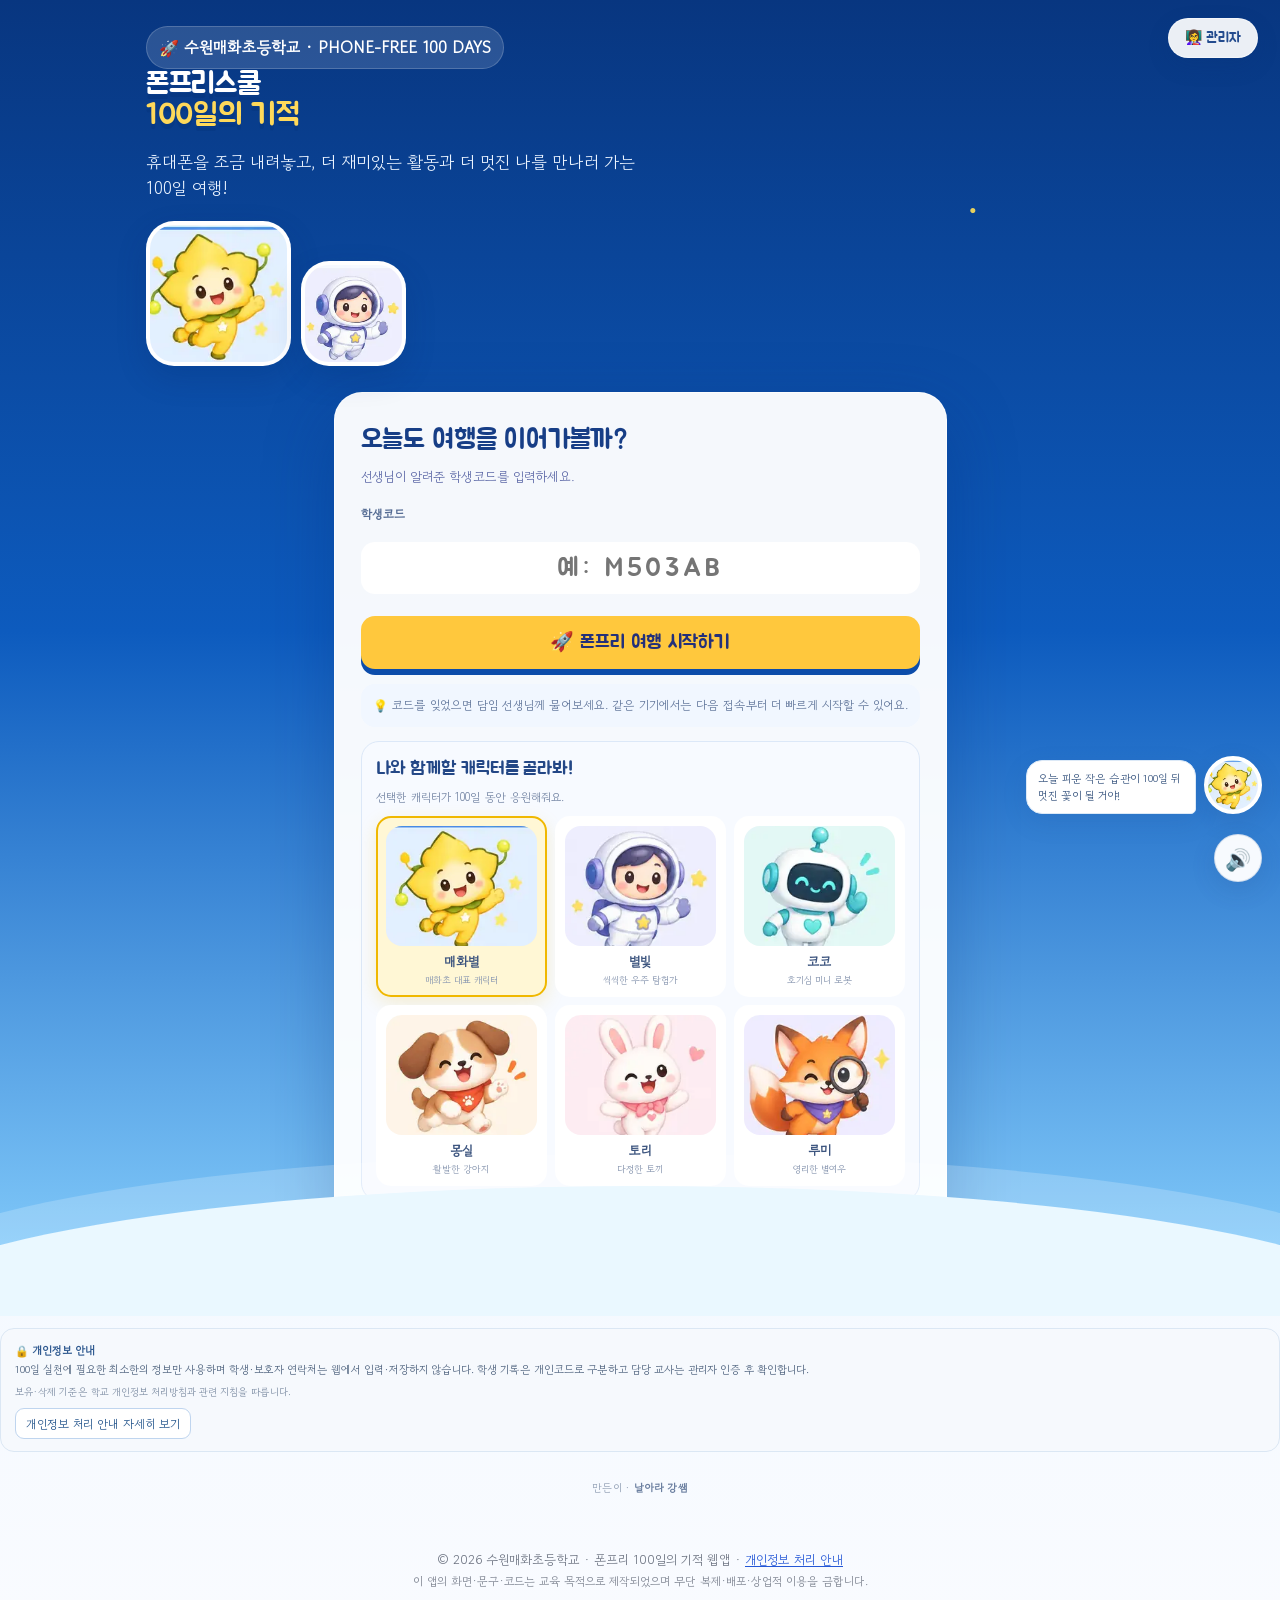
==== commit 77455cd6: "Add files via upload" ====
--- a/index.html
+++ b/index.html
@@ -600,5 +600,9 @@
 <button type="button" class="sound-toggle" id="soundToggle" aria-label="소리 켜기/끄기" title="소리 켜기/끄기">🔊</button>
 <div class="sound-toast" id="soundToast">효과음 켜짐</div>
 
+<footer class="site-footer" id="siteFooter">
+  © 2026 수원매화초등학교 · 폰프리 100일의 기적 웹앱 · <a href="/privacy.html" target="_blank" rel="noopener">개인정보 처리 안내</a><br>
+  <span class="footer-mini">이 앱의 화면·문구·코드는 교육 목적으로 제작되었으며 무단 복제·배포·상업적 이용을 금합니다.</span>
+</footer>
 </body>
 </html>
--- a/styles.css
+++ b/styles.css
@@ -843,3 +843,8 @@
 .privacy-modal p,.privacy-modal li{font-size:13px;line-height:1.6;color:#42546A}
 .privacy-modal .privacy-close{width:100%;margin-top:14px;border:0;background:#245FB8;color:#fff;border-radius:12px;padding:11px;font-weight:700;cursor:pointer}
 @media(max-width:720px){.student-logout{padding:6px 7px;font-size:10px}.privacy-modal{padding:17px}}
+
+.site-footer{margin:32px auto 16px;padding:14px 16px;text-align:center;font-size:.8rem;color:#6b7280;line-height:1.6}
+.site-footer a{color:#2457d6;text-decoration:underline}
+.footer-mini{font-size:.72rem;opacity:.85}
+@media print{.site-footer{display:none}}
